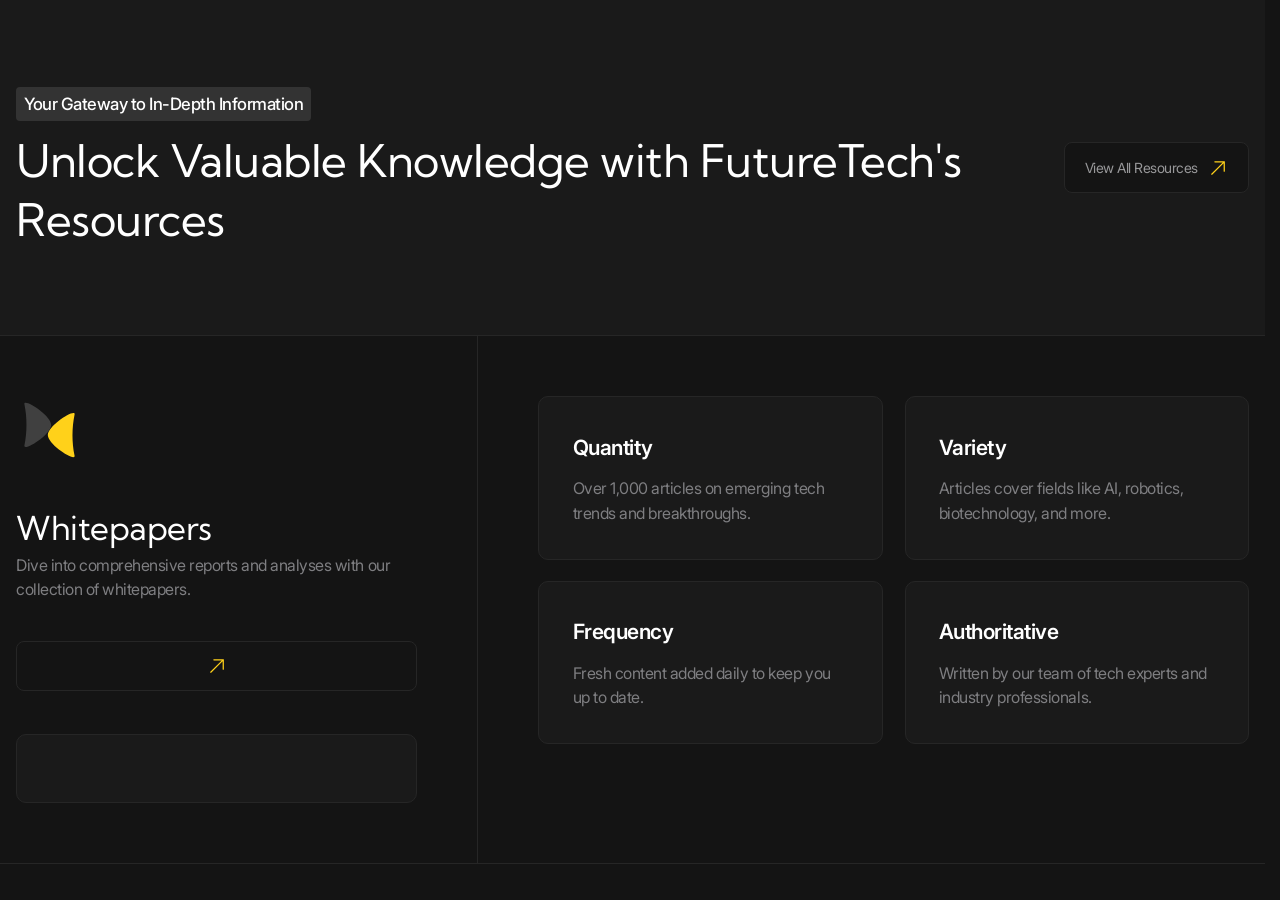
==== index.html @ bbfdf23f "first" ====
<!DOCTYPE html>
<html lang="en">
<head>
    <meta charset="UTF-8">
    <meta name="viewport" content="width=device-width, user-scalable=no, initial-scale=1.0, maximum-scale=1.0, minimum-scale=1.0">
    <title>Future Tech | Home</title>
    <link rel="stylesheet" href="./styles/main.css">
    <script src="./scripts/main.js" type="module" defer></script>
</head>
<body>
    <header class="header" data-js-header>
        <div class="header__promo">
            <div class="header__promo-inner container">
                <a href="/" class="header__promo-link">
                    <span class="icon icon--yellow-arrow">Subscribe to our Newsletter For New & latest Blogs and Resources</span>
                </a>
            </div>
        </div>
        <div class="header__body">
            <div class="header__body-inner container">
                <a 
                href="/" 
                class="header__logo logo"
                aria-label="Home"
                title="Home"
                >
                <img 
                src="./images/logo.svg" 
                alt="" 
                class="logo__image"
                width="179" height="50">
            </a>
            <div class="header__overlay" data-js-header-overlay>
                <nav class="header__menu">
                    <ul class="header__menu-list">
                        <li class="header__menu-item">
                            <a href="/" class="header__menu-link is-active">Home</a>
                        </li>
                        <li class="header__menu-item">
                            <a href="/" class="header__menu-link">News</a>
                        </li>
                        <li class="header__menu-item">
                            <a href="/" class="header__menu-link">Podcasts</a>
                        </li>
                        <li class="header__menu-item">
                            <a href="/" class="header__menu-link">Resources</a>
                        </li>
                    </ul>
                </nav>
                <a href="/" class="header__contact-us-link button button--accent">Contact Us</a>
            </div>
            <button 
            class="header__burger-button burger-button visible-mobile"
            type="button"
            aria-label="Open menu"
            title="Open menu"
            data-js-header-burger-button>
                <span class="burger-button__line"></span>
                <span class="burger-button__line"></span>
                <span class="burger-button__line"></span>
            </button>
            </div>
        </div>
    </header>
    <main>
        <section class="hero" aria-labelledby="hero-title">
            <div class="hero__main container">
                <div class="hero__body">
                    <p class="hero__subtitle">Your Journey to Tomorrow Begins Here</p>
                    <h1 class="hero__title" id="hero-title">Explore the Frontiers of Artificial Intelligence</h1>
                    <div class="hero__description">
                        <p>Welcome to the epicenter of AI innovation. FutureTech AI News is your passport to a world where machines think, learn, and reshape the future. Join us on this visionary expedition into the heart of AI.</p>
                    </div>
                </div>
                <div class="hero__metrics metrics full-vw-line full-vw-line--top full-vw-line--left">
                    <dl class="metrics__list">
                        <div class="metrics__item">
                            <dt class="metrics__key">Resources available</dt>
                            <dd class="metrics__value h3">300<span class="metrics__sign">+</span></dd>
                        </div>
                         <div class="metrics__item">
                            <dt class="metrics__key">Total Downloads</dt>
                            <dd class="metrics__value h3">12k<span class="metrics__sign">+</span></dd>
                        </div>
                         <div class="metrics__item">
                            <dt class="metrics__key">Active Users</dt>
                            <dd class="metrics__value h3">10k<span class="metrics__sign">+</span></dd>
                        </div>
                    </dl>
                </div>
                <div class="hero__resources-preview resources-preview">
                    <div class="resources-preview__team team">
                        <img 
                        class="team__person"
                        src="./images/team/1.png" 
                        alt="" 
                        width="60" height="60" loading="lazy">
                        <img 
                        class="team__person"
                        src="./images/team/2.png" 
                        alt="" 
                        width="60" height="60" loading="lazy">
                        <img 
                        class="team__person"
                        src="./images/team/3.png" 
                        alt="" 
                        width="60" height="60" loading="lazy">
                        <img 
                        class="team__person"
                        src="./images/team/4.png" 
                        alt="" 
                        width="60" height="60" loading="lazy">
                    </div>
                    <div class="resources-preview__body">
                        <p class="resources-preview__title h5">Explore 1000+ resources</p>
                        <p class="resources-preview__subtitle">Over 1,000 articles on emerging tech trends and breakthroughs.</p>
                    </div>
                    <a href="" class="resources-preview__button button">
                        <span class="icon icon--yellow-arrow">Explore Resources</span>
                    </a>
                </div>
            </div>
            <div class="hero__advantages">
                <h2 class="visually-hidden">Our advantages</h2>
                <ul class="hero__advantages-list container">
                    <li class="hero__advantages-item">
                        <div class="advantage-card">
                            <img 
                            class="advantage-card__image"
                            src="./images/advantages/Icon-1.svg" 
                            alt="" 
                            width="50" height="50" loading="lazy"
                            >
                            <a href="/" class="advantage-card__link">
                               <h3 class="advantage-card__title h6">Latest News Updates</h3>
                               <p class="advantage-card__subtitle">Stay Current</p> 
                            </a>
                            <p class="advantage-card__details">Over 1,000 articles published monthly</p>
                        </div>
                    </li>
                     <li class="hero__advantages-item">
                        <div class="advantage-card">
                            <img 
                            class="advantage-card__image"
                            src="./images/advantages/Icon-2.svg" 
                            alt="" 
                            width="50" height="50" loading="lazy"
                            >
                            <a href="/" class="advantage-card__link">
                               <h3 class="advantage-card__title h6">Expert Contributors</h3>
                               <p class="advantage-card__subtitle">Trusted Insights</p> 
                            </a>
                            <p class="advantage-card__details">50+ renowned AI experts on our team</p>
                        </div>
                    </li>
                    <li class="hero__advantages-item">
                        <div class="advantage-card">
                            <img 
                            class="advantage-card__image"
                            src="./images/advantages/Icon-3.svg" 
                            alt="" 
                            width="50" height="50" loading="lazy"
                            >
                            <a href="/" class="advantage-card__link">
                               <h3 class="advantage-card__title h6">Global Readership</h3>
                               <p class="advantage-card__subtitle">Worldwide Impact</p> 
                            </a>
                            <p class="advantage-card__details">2 million monthly readers</p>
                        </div>
                    </li>
                </ul>
            </div>
        </section>  
        <section class="section" aria-labelledby="features-title">
            <header class="section__header">
             <div class="section__header-inner container">
                <div class="section__header-info">
                    <p class="section__subtitle tag">Unlock the Power of</p>
                    <h2 class="section__title" id="features-title">FutureTech Features</h2>
                </div>
             </div>   
            </header>
            <div class="section__body">
                <ul class="list">
                    <li class="list__item">
                        <div class="card container">
                            <div class="card__preview">
                               <div class="card__preview-main">
                                <img 
                                class="card__preview-icon"
                                src="./images/features/1.svg" 
                                alt="" 
                                width="80" height="80" loading="lazy"
                                >
                                <div class="card__menu-info">
                                    <h3 class="card__preview-title">Future Technology Blog</h3>
                                    <div class="card__preview-description">
                                        <p>Stay informed with our blog section dedicated to future technology.</p>
                                    </div>
                                </div>
                               </div>
                                <div class="card__preview-extra"></div>
                            </div>
                            <div class="card__body">
                                <div class="card__grid card__grid--2-cols">
                                    <div class="card__cell tile">
                                        <h4 class="card__cell-title h5">Quantity</h4>
                                        <p class="card__cell-description">Over 1,000 articles on emerging tech trends and breakthroughs.</p>
                                    </div>
                                    <div class="card__cell tile">
                                        <h4 class="card__cell-title h5">Variety</h4>
                                        <p class="card__cell-description">Articles cover fields like AI, robotics, biotechnology, and more.</p>
                                    </div>
                                    <div class="card__cell tile">
                                        <h4 class="card__cell-title h5">Frequency</h4>
                                        <p class="card__cell-description">Fresh content added daily to keep you up to date.</p>
                                    </div>
                                    <div class="card__cell tile">
                                        <h4 class="card__cell-title h5">Authoritative</h4>
                                        <p class="card__cell-description">Written by our team of tech experts and industry professionals.</p>
                                    </div>
                                    
                                </div>
                            </div>
                        </div>
                    </li>
                     <li class="list__item">
                        <div class="card container">
                            <div class="card__preview">
                               <div class="card__preview-main">
                                <img 
                                class="card__preview-icon"
                                src="./images/features/2.svg" 
                                alt="" 
                                width="80" height="80" loading="lazy"
                                >
                                <div class="card__menu-info">
                                    <h3 class="card__preview-title">Research Insights Blogs</h3>
                                    <div class="card__preview-description">
                                        <p>Dive deep into future technology concepts with our research section.</p>
                                    </div>
                                </div>
                               </div>
                                <div class="card__preview-extra"></div>
                            </div>
                            <div class="card__body">
                                <div class="card__grid card__grid--2-cols">
                                    <div class="card__cell tile">
                                        <h4 class="card__cell-title h5">Depth</h4>
                                        <p class="card__cell-description">500+ research articles for in-depth understanding.</p>
                                    </div>
                                    <div class="card__cell tile">
                                        <h4 class="card__cell-title h5">Graphics</h4>
                                        <p class="card__cell-description">Visual aids and infographics to enhance comprehension.</p>
                                    </div>
                                    <div class="card__cell tile">
                                        <h4 class="card__cell-title h5">Trends</h4>
                                        <p class="card__cell-description">Explore emerging trends in future technology research.</p>
                                    </div>
                                    <div class="card__cell tile">
                                        <h4 class="card__cell-title h5">Contributors</h4>
                                        <p class="card__cell-description">Contributions from tech researchers and academics.</p>
                                    </div>
                                    
                                </div>
                            </div>
                        </div>
                    </li>
                </ul>
            </div>
        </section>   

        <section class="section" aria-labelledby="blog-title">
            <header class="section__header">
             <div class="section__header-inner container">
                <div class="section__header-info">
                    <p class="section__subtitle tag">A Knowledge Treasure Trove</p>
                    <h2 class="section__title" id="blog-title">Explore FutureTech's In-Depth Blog Posts</h2>
                </div>
                <a href="/" class="section__link button">
                    <span class="icon icon--yellow-arrow">View All Blogs</span>
                </a>
             </div>   
            </header>
            <div class="section__body tabs" data-js-tabs>
                <h3 class="visually-hidden" id="blog-category-title">Blog category</h3>
                <header class="tabs__header">
                    <div 
                    class="tabs__buttons container" 
                    role="tablist"
                    aria-labelledby="blog-category-title"
                    >
                        <button 
                        class="tabs__button is-active"
                        id="tab-1"
                        type="button"
                        role="tab"
                        aria-controls="tabpanel-1"
                        data-js-tabs-button
                        aria-selected="true"
                        >
                        All
                    </button>
                          <button 
                        class="tabs__button"
                        id="tab-2"
                        type="button"
                        role="tab"
                        aria-controls="tabpanel-2"
                        data-js-tabs-button
                        aria-selected="false"
                        tabindex="-1"
                        >
                        Quantum Computing
                    </button>
                          <button 
                        class="tabs__button"
                        id="tab-3"
                        type="button"
                        role="tab"
                        aria-controls="tabpanel-3"
                        data-js-tabs-button
                        aria-selected="false"
                        tabindex="-1"
                        >
                        AI Ethics
                    </button>
                          <button 
                        class="tabs__button"
                        id="tab-4"
                        type="button"
                        role="tab"
                        aria-controls="tabpanel-4"
                        data-js-tabs-button
                        aria-selected="false"
                        tabindex="-1"
                        >
                        Space Exploration
                    </button>
                          <button 
                        class="tabs__button"
                        id="tab-5"
                        type="button"
                        role="tab"
                        aria-controls="tabpanel-5"
                        data-js-tabs-button
                        aria-selected="false"
                        tabindex="-1"
                        >
                        Biotechnology
                    </button>
                          <button 
                        class="tabs__button"
                        id="tab-6"
                        type="button"
                        role="tab"
                        aria-controls="tabpanel-6"
                        data-js-tabs-button
                        aria-selected="false"
                        tabindex="-1"
                        >
                        Renewable Energy
                    </button>
                </div>
                </header>
                <div class="tabs__body">
                    <div 
                    class="tabs__content is-active" 
                    id="tabpanel-1"
                    aria-labelledby="tab-1"
                    tabindex="0"
                    data-js-tabs-content
                    >
                    <ul class="list">
                        <li class="list__item">
                            <article class="blog-card container">
                                <div class="blog-card__author person-card">
                                    <img 
                                    src="./images/blog/1.png" 
                                    alt="" 
                                    class="person-card__image"
                                    width="80" height="80" loading="lazy"
                                    >
                                    <div class="person-card__body">
                                        <p class="person-card__name">John Techson</p>
                                        <p class="person-card__department">Quantum Computing</p>
                                    </div>
                                </div>
                                <div class="blog-card__body">
                                    <time datetime="2023-10-15" class="blog-card__date h6">October 15, 2023</time>
                                    <div class="blog-card__info">
                                        <h4 class="blog-card__title">The Quantum Leap in Computing</h4>
                                        <div class="blog-card__description">
                                            <p>Explore the revolution in quantum computing, its applications, and its potential impact on various industries.</p>
                                        </div>
                                    </div>
                                    <div class="blog-card__actions actions">
                                      <ul class="blog-actions__list">
                                        <li class="blog-actions__item">
                                            <button 
                                            class="blog-actions__button is-active"
                                            type="button"
                                            aria-label="Dislike"
                                            title="Dislike"
                                            >
                                            <span class="blog-actions__icon-wrapper">
                                                <svg width="24" height="24" viewBox="0 0 24 24" fill="none" xmlns="http://www.w3.org/2000/svg">
                                                    <path d="M11.645 20.9107L11.6384 20.9071L11.6158 20.8949C11.5965 20.8844 11.5689 20.8693 11.5336 20.8496C11.4629 20.8101 11.3612 20.7524 11.233 20.6769C10.9765 20.5261 10.6132 20.3039 10.1785 20.015C9.31074 19.4381 8.15122 18.5901 6.9886 17.5063C4.68781 15.3615 2.25 12.1751 2.25 8.25C2.25 5.32194 4.7136 3 7.6875 3C9.43638 3 11.0023 3.79909 12 5.0516C12.9977 3.79909 14.5636 3 16.3125 3C19.2864 3 21.75 5.32194 21.75 8.25C21.75 12.1751 19.3122 15.3615 17.0114 17.5063C15.8488 18.5901 14.6893 19.4381 13.8215 20.015C13.3868 20.3039 13.0235 20.5261 12.767 20.6769C12.6388 20.7524 12.5371 20.8101 12.4664 20.8496C12.4311 20.8693 12.4035 20.8844 12.3842 20.8949L12.3616 20.9071L12.355 20.9107L12.3523 20.9121C12.1323 21.0289 11.8677 21.0289 11.6477 20.9121L11.645 20.9107Z" stroke="#666666" stroke-width="1.5" stroke-linejoin="round"/>
                                                        </svg>
                                            </span>
                                            <span>24.5k</span>
                                        </button>
                                        </li>
                                         <li class="blog-actions__item">
                                            <button 
                                            class="blog-actions__button"
                                            type="button"
                                            aria-label="Discuss"
                                            title="Discuss"
                                            >
                                            <span class="blog-actions__icon-wrapper">
                                                <svg width="24" height="24" viewBox="0 0 24 24" fill="none" xmlns="http://www.w3.org/2000/svg">
                                                    <path d="M8.48581 19.1888C9.54657 19.7083 10.7392 20 12 20C16.4183 20 20 16.4183 20 12C20 7.58172 16.4183 4 12 4C7.58172 4 4 7.58172 4 12C4 13.6401 4.49356 15.165 5.34026 16.4341M8.48581 19.1888L4 20L5.34026 16.4341M8.48581 19.1888L8.49231 19.1877M5.34026 16.4341L5.34154 16.4308" stroke="#666666" stroke-width="1.5" stroke-linecap="round" stroke-linejoin="round"/>
                                                        </svg>
                                            </span>
                                            <span>50</span>
                                        </button>
                                        </li>
                                         <li class="blog-actions__item">
                                            <button 
                                            class="blog-actions__button"
                                            type="button"
                                            aria-label="Share"
                                            title="Share"
                                            >
                                            <span class="blog-actions__icon-wrapper">
                                                <svg width="24" height="24" viewBox="0 0 24 24" fill="none" xmlns="http://www.w3.org/2000/svg">
                                                    <path d="M10.0384 13.9616L4.1719 11.2951C3.36454 10.9281 3.39898 9.7697 4.22673 9.45134L18.8999 3.80781C19.7087 3.49675 20.5033 4.29139 20.1922 5.10013L14.5487 19.7733C14.2303 20.6011 13.072 20.6355 12.705 19.8281L10.0384 13.9616ZM10.0384 13.9616L14.4231 9.57704" stroke="#666666" stroke-width="1.5" stroke-linecap="round" stroke-linejoin="round"/>
                                                        </svg>
                                            </span>
                                            <span>20</span>
                                        </button>
                                        </li>
                                              </ul> 
                                    </div>
                                </div>
                                <a href="/" class="blog-card__link button">
                                    <span class="icon icon--yellow-arrow">View Blog</span>
                                </a>
                            </article>
                        </li>
                        <li class="list__item">
                            <article class="blog-card container">
                                <div class="blog-card__author person-card">
                                    <img 
                                    src="./images/blog/2.png" 
                                    alt="" 
                                    class="person-card__image"
                                    width="80" height="80" loading="lazy"
                                    >
                                    <div class="person-card__body">
                                        <p class="person-card__name">Sarah Ethicist</p>
                                        <p class="person-card__department">AI Ethics</p>
                                    </div>
                                </div>
                                <div class="blog-card__body">
                                    <time datetime="2023-11-05" class="blog-card__date h6">November 5, 2023</time>
                                    <div class="blog-card__info">
                                        <h4 class="blog-card__title">The Ethical Dilemmas of AI</h4>
                                        <div class="blog-card__description">
                                            <p>A deep dive into ethical challenges posed by AI, including bias, privacy, and transparency.</p>
                                        </div>
                                    </div>
                                    <div class="blog-card__actions actions">
                                      <ul class="blog-actions__list">
                                        <li class="blog-actions__item">
                                            <button 
                                            class="blog-actions__button"
                                            type="button"
                                            aria-label="Like"
                                            title="Like"
                                            >
                                            <span class="blog-actions__icon-wrapper">
                                                <svg width="24" height="24" viewBox="0 0 24 24" fill="none" xmlns="http://www.w3.org/2000/svg">
                                                    <path d="M11.645 20.9107L11.6384 20.9071L11.6158 20.8949C11.5965 20.8844 11.5689 20.8693 11.5336 20.8496C11.4629 20.8101 11.3612 20.7524 11.233 20.6769C10.9765 20.5261 10.6132 20.3039 10.1785 20.015C9.31074 19.4381 8.15122 18.5901 6.9886 17.5063C4.68781 15.3615 2.25 12.1751 2.25 8.25C2.25 5.32194 4.7136 3 7.6875 3C9.43638 3 11.0023 3.79909 12 5.0516C12.9977 3.79909 14.5636 3 16.3125 3C19.2864 3 21.75 5.32194 21.75 8.25C21.75 12.1751 19.3122 15.3615 17.0114 17.5063C15.8488 18.5901 14.6893 19.4381 13.8215 20.015C13.3868 20.3039 13.0235 20.5261 12.767 20.6769C12.6388 20.7524 12.5371 20.8101 12.4664 20.8496C12.4311 20.8693 12.4035 20.8844 12.3842 20.8949L12.3616 20.9071L12.355 20.9107L12.3523 20.9121C12.1323 21.0289 11.8677 21.0289 11.6477 20.9121L11.645 20.9107Z" stroke="#666666" stroke-width="1.5" stroke-linejoin="round"/>
                                                        </svg>
                                            </span>
                                            <span>32k</span>
                                        </button>
                                        </li>
                                         <li class="blog-actions__item">
                                            <button 
                                            class="blog-actions__button"
                                            type="button"
                                            aria-label="Discuss"
                                            title="Discuss"
                                            >
                                            <span class="blog-actions__icon-wrapper">
                                                <svg width="24" height="24" viewBox="0 0 24 24" fill="none" xmlns="http://www.w3.org/2000/svg">
                                                    <path d="M8.48581 19.1888C9.54657 19.7083 10.7392 20 12 20C16.4183 20 20 16.4183 20 12C20 7.58172 16.4183 4 12 4C7.58172 4 4 7.58172 4 12C4 13.6401 4.49356 15.165 5.34026 16.4341M8.48581 19.1888L4 20L5.34026 16.4341M8.48581 19.1888L8.49231 19.1877M5.34026 16.4341L5.34154 16.4308" stroke="#666666" stroke-width="1.5" stroke-linecap="round" stroke-linejoin="round"/>
                                                        </svg>
                                            </span>
                                            <span>72</span>
                                        </button>
                                        </li>
                                         <li class="blog-actions__item">
                                            <button 
                                            class="blog-actions__button"
                                            type="button"
                                            aria-label="Share"
                                            title="Share"
                                            >
                                            <span class="blog-actions__icon-wrapper">
                                                <svg width="24" height="24" viewBox="0 0 24 24" fill="none" xmlns="http://www.w3.org/2000/svg">
                                                    <path d="M10.0384 13.9616L4.1719 11.2951C3.36454 10.9281 3.39898 9.7697 4.22673 9.45134L18.8999 3.80781C19.7087 3.49675 20.5033 4.29139 20.1922 5.10013L14.5487 19.7733C14.2303 20.6011 13.072 20.6355 12.705 19.8281L10.0384 13.9616ZM10.0384 13.9616L14.4231 9.57704" stroke="#666666" stroke-width="1.5" stroke-linecap="round" stroke-linejoin="round"/>
                                                        </svg>
                                            </span>
                                            <span>18</span>
                                        </button>
                                        </li>
                                              </ul> 
                                    </div>
                                </div>
                                <a href="/" class="blog-card__link button">
                                    <span class="icon icon--yellow-arrow">View Blog</span>
                                </a>
                            </article>
                        </li>
                        <li class="list__item">
                            <article class="blog-card container">
                                <div class="blog-card__author person-card">
                                    <img 
                                    src="./images/blog/3.png" 
                                    alt="" 
                                    class="person-card__image"
                                    width="80" height="80" loading="lazy"
                                    >
                                    <div class="person-card__body">
                                        <p class="person-card__name">Astronomer X</p>
                                        <p class="person-card__department">Space Exploration</p>
                                    </div>
                                </div>
                                <div class="blog-card__body">
                                    <time datetime="2023-12-10" class="blog-card__date h6">December 10, 2023</time>
                                    <div class="blog-card__info">
                                        <h4 class="blog-card__title">The Mars Colonization Challenge</h4>
                                        <div class="blog-card__description">
                                            <p>Exploring the technical and logistical challenges of human colonization on Mars.</p>
                                        </div>
                                    </div>
                                    <div class="blog-card__actions actions">
                                      <ul class="blog-actions__list">
                                        <li class="blog-actions__item">
                                            <button 
                                            class="blog-actions__button"
                                            type="button"
                                            aria-label="Like"
                                            title="Like"
                                            >
                                            <span class="blog-actions__icon-wrapper">
                                                <svg width="24" height="24" viewBox="0 0 24 24" fill="none" xmlns="http://www.w3.org/2000/svg">
                                                    <path d="M11.645 20.9107L11.6384 20.9071L11.6158 20.8949C11.5965 20.8844 11.5689 20.8693 11.5336 20.8496C11.4629 20.8101 11.3612 20.7524 11.233 20.6769C10.9765 20.5261 10.6132 20.3039 10.1785 20.015C9.31074 19.4381 8.15122 18.5901 6.9886 17.5063C4.68781 15.3615 2.25 12.1751 2.25 8.25C2.25 5.32194 4.7136 3 7.6875 3C9.43638 3 11.0023 3.79909 12 5.0516C12.9977 3.79909 14.5636 3 16.3125 3C19.2864 3 21.75 5.32194 21.75 8.25C21.75 12.1751 19.3122 15.3615 17.0114 17.5063C15.8488 18.5901 14.6893 19.4381 13.8215 20.015C13.3868 20.3039 13.0235 20.5261 12.767 20.6769C12.6388 20.7524 12.5371 20.8101 12.4664 20.8496C12.4311 20.8693 12.4035 20.8844 12.3842 20.8949L12.3616 20.9071L12.355 20.9107L12.3523 20.9121C12.1323 21.0289 11.8677 21.0289 11.6477 20.9121L11.645 20.9107Z" stroke="#666666" stroke-width="1.5" stroke-linejoin="round"/>
                                                        </svg>
                                            </span>
                                            <span>20k</span>
                                        </button>
                                        </li>
                                         <li class="blog-actions__item">
                                            <button 
                                            class="blog-actions__button"
                                            type="button"
                                            aria-label="Discuss"
                                            title="Discuss"
                                            >
                                            <span class="blog-actions__icon-wrapper">
                                                <svg width="24" height="24" viewBox="0 0 24 24" fill="none" xmlns="http://www.w3.org/2000/svg">
                                                    <path d="M8.48581 19.1888C9.54657 19.7083 10.7392 20 12 20C16.4183 20 20 16.4183 20 12C20 7.58172 16.4183 4 12 4C7.58172 4 4 7.58172 4 12C4 13.6401 4.49356 15.165 5.34026 16.4341M8.48581 19.1888L4 20L5.34026 16.4341M8.48581 19.1888L8.49231 19.1877M5.34026 16.4341L5.34154 16.4308" stroke="#666666" stroke-width="1.5" stroke-linecap="round" stroke-linejoin="round"/>
                                                        </svg>
                                            </span>
                                            <span>31</span>
                                        </button>
                                        </li>
                                         <li class="blog-actions__item">
                                            <button 
                                            class="blog-actions__button"
                                            type="button"
                                            aria-label="Share"
                                            title="Share"
                                            >
                                            <span class="blog-actions__icon-wrapper">
                                                <svg width="24" height="24" viewBox="0 0 24 24" fill="none" xmlns="http://www.w3.org/2000/svg">
                                                    <path d="M10.0384 13.9616L4.1719 11.2951C3.36454 10.9281 3.39898 9.7697 4.22673 9.45134L18.8999 3.80781C19.7087 3.49675 20.5033 4.29139 20.1922 5.10013L14.5487 19.7733C14.2303 20.6011 13.072 20.6355 12.705 19.8281L10.0384 13.9616ZM10.0384 13.9616L14.4231 9.57704" stroke="#666666" stroke-width="1.5" stroke-linecap="round" stroke-linejoin="round"/>
                                                        </svg>
                                            </span>
                                            <span>12</span>
                                        </button>
                                        </li>
                                              </ul> 
                                    </div>
                                </div>
                                <a href="/" class="blog-card__link button">
                                    <span class="icon icon--yellow-arrow">View Blog</span>
                                </a>
                            </article>
                        </li>
                    </ul>
                </div>
                 <div 
                    class="tabs__content" 
                    id="tabpanel-2"
                    aria-labelledby="tab-2"
                    tabindex="0"
                    data-js-tabs-content
                    >
                        Lorem ipsum, dolor sit amet consectetur adipisicing elit. Ducimus quis perspiciatis natus, incidunt odio itaque illum obcaecati, laudantium iure magni unde enim expedita nobis, accusantium dolor! Quia dolore voluptatum iure.
                </div>
                 <div 
                    class="tabs__content" 
                    id="tabpanel-3"
                    aria-labelledby="tab-3"
                    tabindex="0"
                    data-js-tabs-content
                    >
                        Lorem ipsum, dolor sit amet consectetur adipisicing elit. Ducimus quis perspiciatis natus, incidunt odio itaque illum obcaecati, laudantium iure magni unde enim expedita nobis, accusantium dolor! Quia dolore voluptatum iure.
                </div>
                 <div 
                    class="tabs__content" 
                    id="tabpanel-4"
                    aria-labelledby="tab-4"
                    tabindex="0"
                    data-js-tabs-content
                    >
                        Lorem ipsum, dolor sit amet consectetur adipisicing elit. Ducimus quis perspiciatis natus, incidunt odio itaque illum obcaecati, laudantium iure magni unde enim expedita nobis, accusantium dolor! Quia dolore voluptatum iure.
                </div>
                 <div 
                    class="tabs__content" 
                    id="tabpanel-5"
                    aria-labelledby="tab-5"
                    tabindex="0"
                    data-js-tabs-content
                    >
                        Lorem ipsum, dolor sit amet consectetur adipisicing elit. Ducimus quis perspiciatis natus, incidunt odio itaque illum obcaecati, laudantium iure magni unde enim expedita nobis, accusantium dolor! Quia dolore voluptatum iure.
                </div>
                 <div 
                    class="tabs__content" 
                    id="tabpanel-6"
                    aria-labelledby="tab-6"
                    tabindex="0"
                    data-js-tabs-content
                    >
                        Lorem ipsum, dolor sit amet consectetur adipisicing elit. Ducimus quis perspiciatis natus, incidunt odio itaque illum obcaecati, laudantium iure magni unde enim expedita nobis, accusantium dolor! Quia dolore voluptatum iure.
                </div>
                </div>
            </div>
        </section>   

        <section class="section" aria-labelledby="resources-title">
            <header class="section__header">
             <div class="section__header-inner container">
                <div class="section__header-info">
                    <p class="section__subtitle tag">Your Gateway to In-Depth Information</p>
                    <h2 class="section__title" id="resources-title">Unlock Valuable Knowledge with FutureTech's Resources</h2>
                </div>
                <a href="/" class="section__link button">
                    <span class="icon icon--yellow-arrow">View All Resources</span>
                </a>
             </div>   
            </header>
            <div class="section__body">
                <ul class="list">
                    <li class="list__item">
                         <div class="card container">
                            <div class="card__preview">
                               <div class="card__preview-main">
                                <img 
                                class="card__preview-icon"
                                src="./images/resources/Icon-1.svg" 
                                alt="" 
                                width="80" height="80" loading="lazy"
                                >
                                <div class="card__menu-info">
                                    <h3 class="card__preview-title">Whitepapers</h3>
                                    <div class="card__preview-description">
                                        <p>Dive into comprehensive reports and analyses with our collection of whitepapers.</p>
                                    </div>
                                </div>
                                <a href="/" class="card__preview-link button button--dark-gray">
                                    <span class="icon icon--yellow-arrow"></span>
                                </a>
                               </div>
                                <div class="card__preview-extra">
                                  <div class="download-info tile"></div>  
                                </div>
                            </div>
                            <div class="card__body">
                                <div class="card__grid card__grid--2-cols">
                                    <div class="card__cell tile">
                                        <h4 class="card__cell-title h5">Quantity</h4>
                                        <p class="card__cell-description">Over 1,000 articles on emerging tech trends and breakthroughs.</p>
                                    </div>
                                    <div class="card__cell tile">
                                        <h4 class="card__cell-title h5">Variety</h4>
                                        <p class="card__cell-description">Articles cover fields like AI, robotics, biotechnology, and more.</p>
                                    </div>
                                    <div class="card__cell tile">
                                        <h4 class="card__cell-title h5">Frequency</h4>
                                        <p class="card__cell-description">Fresh content added daily to keep you up to date.</p>
                                    </div>
                                    <div class="card__cell tile">
                                        <h4 class="card__cell-title h5">Authoritative</h4>
                                        <p class="card__cell-description">Written by our team of tech experts and industry professionals.</p>
                                    </div>
                                    
                                </div>
                            </div>
                        </div>
                    </li>
                </ul>
            </div>
        </section>   
    </main>

    <footer class="footer">
        <div class="footer__inner container">
            <div class="footer__body">
                <nav class="footer__menu">
                    <div class="footer__menu-column">
                        <a href="/" class="footer__menu-main-link h6">Home</a>
                        <ul class="footer__menu-list">
                            <li class="footer__menu-item">
                                <a href="/" class="footer__menu-link">Features</a>
                            </li>
                            <li class="footer__menu-item">
                                <a href="/" class="footer__menu-link">Blogs</a>
                            </li>
                            <li class="footer__menu-item">
                                <a href="/" class="footer__menu-link">Resources</a>
                                <span class="badge">New</span>
                            </li>
                            <li class="footer__menu-item">
                                <a href="/" class="footer__menu-link">Testimonials</a>
                            </li>
                            <li class="footer__menu-item">
                                <a href="/" class="footer__menu-link">Contact Us</a>
                            </li>
                            <li class="footer__menu-item">
                                <a href="/" class="footer__menu-link">Newsletter</a>
                            </li>
                        </ul>
                    </div>
                    <div class="footer__menu-column">
                        <a href="/" class="footer__menu-main-link h6">News</a>
                        <ul class="footer__menu-list">
                            <li class="footer__menu-item">
                                <a href="/" class="footer__menu-link">Trending Stories</a>
                            </li>
                            <li class="footer__menu-item">
                                <a href="/" class="footer__menu-link">Featured Videos</a>
                            </li>
                            <li class="footer__menu-item">
                                <a href="/" class="footer__menu-link">Technology</a>
                            </li>
                            <li class="footer__menu-item">
                                <a href="/" class="footer__menu-link">Health</a>
                            </li>
                            <li class="footer__menu-item">
                                <a href="/" class="footer__menu-link">Politics</a>
                            </li>
                            <li class="footer__menu-item">
                                <a href="/" class="footer__menu-link">Environment</a>
                            </li>
                        </ul>
                    </div>
                    <div class="footer__menu-column">
                        <a href="/" class="footer__menu-main-link h6">Blogs</a>
                        <ul class="footer__menu-list">
                            <li class="footer__menu-item">
                                <a href="/" class="footer__menu-link">Quantum Computing</a>
                            </li>
                            <li class="footer__menu-item">
                                <a href="/" class="footer__menu-link">AI Ethics</a>
                            </li>
                            <li class="footer__menu-item">
                                <a href="/" class="footer__menu-link">Space Exploration</a>
                            </li>
                            <li class="footer__menu-item">
                                <a href="/" class="footer__menu-link">Biotechnology</a>
                                 <span class="badge">New</span>
                            </li>
                            <li class="footer__menu-item">
                                <a href="/" class="footer__menu-link">Renewable Energy</a>
                            </li>
                            <li class="footer__menu-item">
                                <a href="/" class="footer__menu-link">Biohacking</a>
                            </li>
                        </ul>
                    </div>
                    <div class="footer__menu-column">
                        <a href="/" class="footer__menu-main-link h6">Podcasts</a>
                        <ul class="footer__menu-list">
                            <li class="footer__menu-item">
                                <a href="/" class="footer__menu-link">AI Revolution</a>
                            </li>
                            <li class="footer__menu-item">
                                <a href="/" class="footer__menu-link">AI Revolution</a>
                                <span class="badge">New</span>
                            </li>
                            <li class="footer__menu-item">
                                <a href="/" class="footer__menu-link">TechTalk AI</a>
                            </li>
                            <li class="footer__menu-item">
                                <a href="/" class="footer__menu-link">AI Conversations</a>
                            </li>
                        </ul>
                    </div>
                    <div class="footer__menu-column">
                        <a href="/" class="footer__menu-main-link h6">Resources</a>
                        <ul class="footer__menu-list">
                            <li class="footer__menu-item">
                                <a href="/" class="footer__menu-link button"><span class="icon icon--yellow-arrow">Whitepapers</span>
                                </a>
                            </li>
                            <li class="footer__menu-item">
                                <a href="/" class="footer__menu-link button"><span class="icon icon--yellow-arrow">Ebooks</span></a>
                            </li>
                            <li class="footer__menu-item">
                                <a href="/" class="footer__menu-link button"><span class="icon icon--yellow-arrow">Reports</span></a>
                            </li>
                            <li class="footer__menu-item">
                                <a href="/" class="footer__menu-link button"><span class="icon icon--yellow-arrow">Research Papers</span></a>
                            </li>
                        </ul>
                    </div>
                </nav>
            </div>
            <div class="footer__extra">
                <div class="footer__extra-menu">
                    <ul class="footer__extra-menu-list">
                        <li class="footer__extra-menu-item">
                            <a href="/" class="footer__extra-menu-link">Terms & Conditions</a>
                        </li>
                        <li class="footer__extra-menu-item">
                            <a href="/" class="footer__extra-menu-link">Privacy Policy</a>
                        </li>
                    </ul>
                </div>
                <div class="footer__soc1als soc1als">
                    <ul class="soc1als__list">
                        <li class="soc1als__item">
                            <a 
                            href="/" 
                            class="soc1als__link 
                            target="_blank"
                            aria-label="Twitter"
                            title="Twitter">
                        <svg width="23" height="20" viewBox="0 0 23 20" fill="none" xmlns="http://www.w3.org/2000/svg">
<path d="M20.457 4.78075C20.4663 4.99195 20.4663 5.19356 20.4663 5.40476C20.4755 11.808 15.7711 19.2 7.16783 19.2C4.63038 19.2 2.13924 18.4416 0 17.0208C0.370431 17.0688 0.740861 17.088 1.11129 17.088C3.21349 17.088 5.26011 16.3584 6.91779 15.0048C4.91746 14.9664 3.15792 13.6128 2.54671 11.6352C3.25053 11.7792 3.97287 11.7504 4.65816 11.5488C2.48188 11.1072 0.916816 9.11997 0.907555 6.80636C0.907555 6.78716 0.907555 6.76796 0.907555 6.74876C1.55581 7.12316 2.28741 7.33436 3.02827 7.35356C0.981641 5.93276 0.342648 3.10075 1.58359 0.883141C3.96361 3.91675 7.46418 5.75036 11.224 5.95196C10.8444 4.27195 11.363 2.50555 12.5761 1.31514C14.4561 -0.518463 17.4195 -0.422463 19.1976 1.52634C20.244 1.31514 21.2535 0.911941 22.1703 0.34554C21.8184 1.46874 21.0868 2.41915 20.1144 3.02395C21.0405 2.90875 21.948 2.64955 22.8 2.26555C22.1703 3.24475 21.3738 4.08955 20.457 4.78075Z" fill="white"/>
</svg>
                        </a>
                        </li>
                           <li class="soc1als__item">
                            <a 
                            href="/" 
                            class="soc1als__link 
                            target="_blank"
                            aria-label="Medium"
                            title="Medium">
                        <svg width="24" height="14" viewBox="0 0 24 14" fill="none" xmlns="http://www.w3.org/2000/svg">
<path d="M13.5374 6.8277C13.5374 10.5984 10.5069 13.6552 6.76883 13.6552C3.03073 13.6552 0 10.5977 0 6.8277C0 3.05767 3.0305 0 6.76883 0C10.5072 0 13.5374 3.05698 13.5374 6.8277Z" fill="white"/>
<path d="M20.9627 6.82814C20.9627 10.3775 19.4474 13.2559 17.5783 13.2559C15.7091 13.2559 14.1938 10.3775 14.1938 6.82814C14.1938 3.27883 15.7089 0.400391 17.578 0.400391C19.4472 0.400391 20.9625 3.2779 20.9625 6.82814" fill="white"/>
<path d="M24 6.82759C24 10.0069 23.4672 12.5858 22.8097 12.5858C22.1522 12.5858 21.6196 10.0076 21.6196 6.82759C21.6196 3.64758 22.1525 1.06934 22.8097 1.06934C23.467 1.06934 24 3.64735 24 6.82759Z" fill="white"/>
</svg>
                        </a>
                        </li>
                        <li class="soc1als__item">
                            <a 
                            href="/" 
                            class="soc1als__link 
                            target="_blank"
                            aria-label="LinkedIn"
                            title="LinkedIn">
                        <svg width="21" height="21" viewBox="0 0 21 21" fill="none" xmlns="http://www.w3.org/2000/svg">
<path d="M19.2646 0H1.53544C1.12822 0 0.737673 0.16177 0.449722 0.449722C0.16177 0.737673 0 1.12822 0 1.53544V19.2646C0 19.6718 0.16177 20.0623 0.449722 20.3503C0.737673 20.6382 1.12822 20.8 1.53544 20.8H19.2646C19.6718 20.8 20.0623 20.6382 20.3503 20.3503C20.6382 20.0623 20.8 19.6718 20.8 19.2646V1.53544C20.8 1.12822 20.6382 0.737673 20.3503 0.449722C20.0623 0.16177 19.6718 0 19.2646 0ZM6.19956 17.719H3.07233V7.78556H6.19956V17.719ZM4.63378 6.409C4.27905 6.407 3.93286 6.29997 3.6389 6.10141C3.34495 5.90285 3.11639 5.62166 2.98209 5.29333C2.84779 4.965 2.81376 4.60425 2.88429 4.25659C2.95483 3.90894 3.12676 3.58997 3.3784 3.33994C3.63004 3.08991 3.95011 2.92003 4.2982 2.85173C4.6463 2.78343 5.00683 2.81978 5.33429 2.95619C5.66175 3.09259 5.94147 3.32294 6.13814 3.61817C6.33481 3.9134 6.43961 4.26027 6.43933 4.615C6.44268 4.8525 6.39818 5.08823 6.30848 5.30816C6.21878 5.52809 6.08572 5.72771 5.91723 5.89512C5.74874 6.06254 5.54827 6.19431 5.32777 6.2826C5.10727 6.37088 4.87125 6.41387 4.63378 6.409ZM17.7262 17.7277H14.6004V12.3009C14.6004 10.7004 13.9201 10.2064 13.0419 10.2064C12.1146 10.2064 11.2046 10.9056 11.2046 12.3413V17.7277H8.07733V7.79278H11.0847V9.16933H11.1251C11.427 8.55833 12.4843 7.514 14.0978 7.514C15.8427 7.514 17.7277 8.54967 17.7277 11.583L17.7262 17.7277Z" fill="white"/>
</svg>
                        </a>
                        </li>
                    </ul>
                </div>
                <p class="footer__copyright">© <time datetime="2024">2024</time> FutureTech. All rights reserved.</p>
            </div>
        </div>
    </footer>
</body>
</html>
---- styles/main.css ----
@charset "UTF-8";
/**
  Нормализация блочной модели
 */
*,
::before,
::after {
  box-sizing: border-box;
}

/**
  Убираем внутренние отступы слева тегам списков,
  у которых есть атрибут class
 */
:where(ul, ol):where([class]) {
  padding-left: 0;
}

/**
  Убираем внешние отступы body и двум другим тегам,
  у которых есть атрибут class
 */
body,
:where(blockquote, figure):where([class]) {
  margin: 0;
}

/**
  Убираем внешние отступы вертикали нужным тегам,
  у которых есть атрибут class
 */
:where(h1,
h2,
h3,
h4,
h5,
h6,
p,
ul,
ol,
dl):where([class]) {
  margin-block: 0;
}

:where(dd[class]) {
  margin-left: 0;
}

:where(fieldset[class]) {
  margin-left: 0;
  padding: 0;
  border: none;
}

/**
  Убираем стандартный маркер маркированному списку,
  у которого есть атрибут class
 */
:where(ul[class]) {
  list-style: none;
}

:where(address[class]) {
  font-style: normal;
}

/**
  Обнуляем вертикальные внешние отступы параграфа,
  объявляем локальную переменную для внешнего отступа вниз,
  чтобы избежать взаимодействие с более сложным селектором
 */
p {
  --paragraphMarginBottom: 24px;
  margin-block: 0;
}

/**
  Внешний отступ вниз для параграфа без атрибута class,
  который расположен не последним среди своих соседних элементов
 */
p:where(:not([class]):not(:last-child)) {
  margin-bottom: var(--paragraphMarginBottom);
}

/**
  Упрощаем работу с изображениями и видео
 */
img,
video {
  display: block;
  max-width: 100%;
  height: auto;
}

/**
  Наследуем свойства шрифт для полей ввода
 */
input,
textarea,
select,
button {
  font: inherit;
}

html {
  /**
    Пригодится в большинстве ситуаций
    (когда, например, нужно будет "прижать" футер к низу сайта)
   */
  height: 100%;
  /**
    Убираем скачок интерфейса по горизонтали
    при появлении / исчезновении скроллбара
   */
  scrollbar-gutter: stable;
}

/**
  Плавный скролл
 */
html,
:has(:target) {
  scroll-behavior: smooth;
}

body {
  /**
    Пригодится в большинстве ситуаций
    (когда, например, нужно будет "прижать" футер к низу сайта)
   */
  min-height: 100%;
  /**
    Унифицированный интерлиньяж
   */
  line-height: 1.5;
}

/**
  Нормализация высоты элемента ссылки при его инспектировании в DevTools
 */
a:where([class]) {
  display: inline-flex;
}

/**
  Курсор-рука при наведении на элемент
 */
button,
label {
  cursor: pointer;
}

/**
  Приводим к единому цвету svg-элементы
 */
[fill] {
  fill: currentColor;
}

[stroke] {
  stroke: currentColor;
}

/**
  Чиним баг задержки смены цвета при взаимодействии с svg-элементами
 */
svg * {
  transition-property: fill, stroke;
}

/**
  Удаляем все анимации и переходы для людей,
  которые предпочитают их не использовать
 */
@media (prefers-reduced-motion: reduce) {
  *,
  ::before,
  ::after {
    animation-duration: 0.01ms !important;
    animation-iteration-count: 1 !important;
    transition-duration: 0.01ms !important;
    scroll-behavior: auto !important;
  }
}
@font-face {
  font-family: "Kumbh Sans";
  src: url("../fonts/KumbhSans-Regular.woff2") format("woff2");
  font-weight: 400;
  font-style: normal;
  font-display: swap;
}
@font-face {
  font-family: "Kumbh Sans";
  src: url("../fonts/KumbhSans-Regular.woff2") format("woff2");
  font-weight: 500;
  font-style: normal;
  font-display: swap;
}
@font-face {
  font-family: "Inter";
  src: url("../fonts/Inter-Regular.woff2") format("woff2");
  font-weight: 400;
  font-style: normal;
  font-display: swap;
}
@font-face {
  font-family: "Inter";
  src: url("../fonts/Inter-Medium.woff2") format("woff2");
  font-weight: 500;
  font-style: normal;
  font-display: swap;
}
@font-face {
  font-family: "Inter";
  src: url("../fonts/Inter-SemiBold.woff2") format("woff2");
  font-weight: 600;
  font-style: normal;
  font-display: swap;
}
@font-face {
  font-family: "Inter";
  src: url("../fonts/Inter-Bold.woff2") format("woff2");
  font-weight: 700;
  font-style: normal;
  font-display: swap;
}
:root {
  --color-light: #FFFFFF;
  --color-dark: #141414;
  --color-dark-10: #1A1A1A;
  --color-dark-15: #262626;
  --color-dark-20: #333333;
  --color-dark-40: #666666;
  --color-grey-50: #7E7E81;
  --color-grey-60: #98989A;
  --color-accent: #FFD11A;
  --color-red: #FF5500;
  --gradient: linear-gradient(
      45deg,
      var(--color-dark-15) 64%,
      var(--color-accent) 136%
   );
  --border: 0.0625rem solid var(--color-dark-15);
  --font-family-base: "Inter", sans-serif;
  --font-family-accent: "Kumbh Sans", sans-serif;
  --container-width: 100rem;
  --container-padding-x: 1rem;
  --transition-duration: 0.2s;
}
@media (width <= 90.06125rem) {
  :root {
    --container-width: 80rem;
  }
}

.container {
  max-width: calc(var(--container-width) + var(--container-padding-x) * 2);
  margin-inline: auto;
  padding-inline: var(--container-padding-x);
}

.visually-hidden {
  position: absolute !important;
  width: 1px !important;
  height: 1px !important;
  margin: -1px !important;
  border: 0 !important;
  padding: 0 !important;
  white-space: nowrap !important;
  clip-path: inset(100%) !important;
  clip: rect(0 0 0 0) !important;
  overflow: hidden !important;
}

@media (width <= 47.99875rem) {
  .hidden-mobile {
    display: none !important;
  }
}

@media (width > 47.99875rem) {
  .visible-mobile {
    display: none !important;
  }
}

.full-vw-line {
  position: relative;
}
.full-vw-line::before, .full-vw-line::after {
  position: absolute;
  width: calc((100vw - var(--container-width)) / 2);
  height: 0.0625rem;
  background-color: var(--color-dark-15);
}
.full-vw-line--top::before {
  content: "";
  bottom: 100%;
}
.full-vw-line--bottom::after {
  content: "";
  top: 100%;
}
.full-vw-line--left::before, .full-vw-line--left::after {
  right: 100%;
}
.full-vw-line--right::before, .full-vw-line--right::after {
  left: 100%;
}

html.is-lock {
  overflow: hidden;
}

body {
  font-size: clamp(0.875rem, 0.8112745098rem + 0.2614379085vw, 1.125rem);
  display: flex;
  flex-direction: column;
  font-family: var(--font-family-base);
  letter-spacing: -0.03em;
  color: var(--color-grey-50);
  background-color: var(--color-dark);
}

main {
  flex-grow: 1;
}

h1, .h1,
h2, .h2,
h3, .h3,
h4, .h4,
h5, .h5,
h6, .h6 {
  color: var(--color-light);
}

h1, .h1,
h2, .h2,
h3, .h3 {
  font-family: var(--font-family-accent);
  font-weight: 500;
}

h4, .h4,
h5, .h5,
h6, .h6 {
  font-weight: 600;
}

h1, .h1 {
  font-size: clamp(1.875rem, 1.237745098rem + 2.614379085vw, 4.375rem);
  line-height: 1.2;
}

h2, .h2 {
  font-size: clamp(1.75rem, 1.2720588235rem + 1.9607843137vw, 3.625rem);
  line-height: 1.3;
}

h3, .h3 {
  font-size: clamp(1.5rem, 1.2450980392rem + 1.045751634vw, 2.5rem);
}

h4, .h4 {
  font-size: clamp(1.125rem, 0.9975490196rem + 0.522875817vw, 1.625rem);
}

h5, .h5 {
  font-size: clamp(1.125rem, 1.0294117647rem + 0.3921568627vw, 1.5rem);
}

h6, .h6 {
  font-size: clamp(1rem, 0.9362745098rem + 0.2614379085vw, 1.25rem);
}

a,
button,
label,
input,
textarea,
select,
svg * {
  transition-duration: var(--trasition-duration);
}

a {
  color: inherit;
}
@media (any-hover: hover) {
  a:hover {
    color: var(--color-accent);
  }
}
@media (any-hover: none) {
  a:active {
    color: var(--color-accent);
  }
}
a[class] {
  text-decoration: none;
}

:focus-visible {
  outline: 0.125rem dashed var(--color-light);
  outline-offset: 0.25rem;
  transition-duration: 0s !important;
}

a[aria-label],
button[aria-label] {
  position: relative;
}
a[aria-label]::before,
button[aria-label]::before {
  position: absolute;
  top: 50%;
  left: 50%;
  translate: -50% -50%;
  width: 2.75rem;
  height: 2.75rem;
  content: "";
}

.icon {
  display: inline-flex;
  align-items: center;
  column-gap: 0.625rem;
}
.icon::after {
  --size: 1.5rem;
  width: var(--size);
  height: var(--size);
  content: "";
  flex-shrink: 0;
  background-position: center;
  background-size: contain;
  background-repeat: no-repeat;
}
@media (width <= 90.06125rem) {
  .icon::after {
    --size: 1.25rem;
  }
}
.icon--yellow-arrow::after {
  background-image: url("../../icons/arrow-top-right_yellow.svg");
}

.logo {
  max-width: clamp(7.875rem, 7.0306372549rem + 3.4640522876vw, 11.1875rem);
}

.button {
  display: inline-flex;
  justify-content: center;
  padding: 1.125rem 1.5rem;
  font-size: 1.125rem;
  color: var(--color-grey-60);
  white-space: nowrap;
  background-color: var(--color-dark);
  border: var(--border);
  border-radius: 0.75rem;
}
@media (width <= 90.06125rem) {
  .button {
    padding: 0.875rem 1.25rem;
    font-size: 0.875rem;
    border-radius: 0.5rem;
  }
}
@media (any-hover: hover) {
  .button:hover {
    color: var(--color-accent);
    background-color: var(--color-dark-10);
    border-color: var(--color-accent);
  }
}
@media (any-hover: none) {
  .button:active {
    color: var(--color-accent);
    background-color: var(--color-dark-10);
    border-color: var(--color-accent);
  }
}
.button--accent {
  font-weight: 500;
  color: var(--color-dark);
  background-color: var(--color-accent);
  border-color: var(--color-accent);
  border-radius: 0.5rem;
}

.burger-button {
  width: 2.125rem;
  height: 2.125rem;
  display: inline-flex;
  flex-direction: column;
  justify-content: space-between;
  padding: 0.53125rem 0.265625rem;
  color: var(--color-light);
  background-color: transparent;
  border: none;
}
@media (any-hover: hover) {
  .burger-button:hover {
    color: var(--color-accent);
  }
}
@media (any-hover: none) {
  .burger-button:active {
    color: var(--color-accent);
  }
}
.burger-button.is-active .burger-button__line:first-child {
  rotate: 45deg;
  transform-origin: 0;
  translate: 0.25em -0.1em;
}
.burger-button.is-active .burger-button__line:nth-last-child(2) {
  rotate: -45deg;
}
.burger-button.is-active .burger-button__line:last-child {
  width: 0;
}
.burger-button__line {
  width: 100%;
  height: 0.125rem;
  background-color: currentColor;
  border-radius: 1rem;
  transition-duration: var(--transition-duration);
}
.burger-button__line:last-child {
  align-self: end;
  width: 55%;
}

.header {
  position: sticky;
  z-index: 100;
  top: 0;
  animation-name: scrolling-header;
  animation-fill-mode: both;
  animation-timeline: scroll();
  animation-range: 6.25rem 12.5rem;
}
@keyframes scrolling-header {
  to {
    box-shadow: 0 0 1rem var(--color-dark-40);
  }
}
.header__promo {
  padding-block: 1.25rem;
  text-align: center;
  background-color: var(--color-dark);
  border-bottom: var(--border);
}
@media (width <= 47.99875rem) {
  .header__promo {
    padding-block: 0.875rem;
  }
}
.header__body {
  padding-block: 1.5rem;
  background-color: var(--color-dark-10);
}
@media (width <= 47.99875rem) {
  .header__body {
    padding-block: 1.25rem;
  }
}
.header__body-inner {
  display: flex;
  justify-content: space-between;
  align-items: center;
  column-gap: 1rem;
}
@media (width > 47.99875rem) {
  .header__overlay {
    display: contents;
  }
}
@media (width <= 47.99875rem) {
  .header__overlay {
    position: fixed;
    inset: 0;
    display: flex;
    flex-direction: column;
    justify-content: center;
    row-gap: 3rem;
    padding: 1rem;
    background-color: var(--color-dark-10);
    transition-duration: var(--transition-duration);
  }
  .header__overlay:not(.is-active) {
    opacity: 0;
    visibility: hidden;
    translate: 100%;
  }
}
.header__menu-list {
  display: flex;
  align-items: center;
  column-gap: 1rem;
}
@media (width <= 90.06125rem) {
  .header__menu-list {
    column-gap: 0.375rem;
  }
}
@media (width <= 47.99875rem) {
  .header__menu-list {
    flex-direction: column;
    row-gap: 1rem;
  }
}
.header__menu-link {
  padding: 0.875rem 1.5rem;
  color: var(--color-grey-50);
}
@media (width <= 90.06125rem) {
  .header__menu-link {
    padding: 0.625rem 1.125rem;
  }
}
.header__menu-link.is-active {
  color: var(--color-light);
  font-weight: 500;
  background-color: var(--color-dark);
  border: var(--border);
  border-radius: 0.625rem;
  pointer-events: none;
}
@media (width <= 47.99875rem) {
  .header__contact-us-link {
    width: 100%;
    max-width: 18.75rem;
    align-self: center;
  }
}

.badge {
  display: inline-flex;
  padding: clamp(0.125rem, 0.0931372549rem + 0.1307189542vw, 0.25rem) clamp(0.625rem, 0.5612745098rem + 0.2614379085vw, 0.875rem);
  font-size: 1rem;
  color: var(--color-light);
  background: linear-gradient(var(--color-dark-10), var(--color-dark-10)) padding-box, var(--gradient) border-box;
  border: 0.0625rem solid transparent;
  border-radius: 0.375rem;
}
@media (width <= 90.06125rem) {
  .badge {
    font-size: 0.875rem;
    border-radius: 0.25rem;
  }
}

.soc1als__list {
  display: flex;
  column-gap: 1.25rem;
}
@media (width <= 90.06125rem) {
  .soc1als__list {
    column-gap: 0.875rem;
  }
}
.soc1als__item {
  display: flex;
}
.soc1als__link {
  --size: #(rem(24));
  width: var(--size);
  height: var(--size);
  color: var(--color-light);
}
@media (width <= 90.06125rem) {
  .soc1als__link {
    --size: #(rem(20));
  }
}

.footer {
  color: var(--color-dark-40);
}
.footer__body {
  padding-block: clamp(2.5rem, 1.862745098rem + 2.614379085vw, 5rem);
  border-bottom: var(--border);
}
.footer__menu {
  display: grid;
  grid-template-columns: repeat(5, 1fr);
  align-items: start;
  column-gap: clamp(1.25rem, 0.2941176471rem + 3.9215686275vw, 5rem);
}
@media (width <= 63.99875rem) {
  .footer__menu {
    grid-template-columns: repeat(2, 1fr);
    row-gap: 2.5rem;
  }
}
@media (width <= 47.99875rem) {
  .footer__menu {
    row-gap: 1.25rem;
  }
}
.footer__menu-column {
  display: grid;
  row-gap: clamp(1rem, 0.681372549rem + 1.3071895425vw, 2.25rem);
}
@media (width <= 63.99875rem) {
  .footer__menu-column:last-child {
    grid-column: -1/1;
  }
  .footer__menu-column:last-child .footer__menu-list {
    flex-direction: row;
    flex-wrap: wrap;
    gap: 0.75rem;
  }
}
.footer__menu-list {
  display: flex;
  flex-direction: column;
  row-gap: clamp(0.5rem, 0.3406862745rem + 0.6535947712vw, 1.125rem);
}
.footer__menu-item {
  display: flex;
  align-items: center;
  column-gap: 0.5rem;
}
.footer__extra {
  display: flex;
  justify-content: space-between;
  align-items: center;
  column-gap: 1rem;
  padding-block: 2.5rem;
}
@media (width <= 90.06125rem) {
  .footer__extra {
    padding-block: 1.5rem;
  }
}
@media (width <= 47.99875rem) {
  .footer__extra {
    flex-direction: column;
    row-gap: 1.25rem;
  }
}
.footer__extra-menu-list {
  display: flex;
}
.footer__extra-menu-item:not(:last-child)::after {
  content: "|";
  margin-inline: 0.6875rem;
}
@media (width <= 47.99875rem) {
  .footer__soc1als {
    order: -1;
  }
}

.metrics__list {
  display: grid;
  grid-template-columns: repeat(3, 1fr);
}
.metrics__item {
  display: flex;
  flex-direction: column-reverse;
  row-gap: 0.625rem;
  padding: 3.125rem;
}
@media (width <= 90.06125rem) {
  .metrics__item {
    row-gap: 0.125rem;
    padding: 1.875rem 2.5rem;
  }
}
@media (width <= 63.99875rem) {
  .metrics__item {
    row-gap: 0;
    padding: 1.25rem;
  }
}
.metrics__item:first-child {
  padding-left: 0;
}
.metrics__item:not(:last-child) {
  border-right: var(--border);
}
.metrics__value {
  font-weight: 600;
}
.metrics__sign {
  color: var(--color-accent);
}

.team {
  --personImageSize: 3.75rem;
  display: flex;
  padding: 0.625rem;
  background-color: var(--color-dark-10);
  border-radius: 6.25rem;
}
@media (width <= 90.06125rem) {
  .team {
    --personImageSize: 3.125rem;
    padding: 0.5rem;
  }
}
@media (width <= 63.99875rem) {
  .team {
    --personImageSize: 2.5rem;
  }
}
.team__person {
  width: var(--personImageSize);
  background-color: var(--color-dark-15);
  border: 0.125rem solid var(--color-dark-40);
  border-radius: 50%;
}
@media (width <= 90.06125rem) {
  .team__person {
    border-width: 0.0625rem;
  }
}
.team__person:not(:first-child) {
  margin-left: calc(var(--personImageSize) / 4 * -1);
}

.resources-preview {
  display: flex;
  flex-direction: column;
  justify-content: end;
  align-items: start;
  row-gap: 1.875rem;
}
@media (width <= 90.06125rem) {
  .resources-preview {
    row-gap: 1.25rem;
  }
}
.resources-preview__body {
  display: grid;
  row-gap: 0.875rem;
}
@media (width <= 90.06125rem) {
  .resources-preview__body {
    row-gap: 0.375rem;
  }
}
@media (width <= 30.06125rem) {
  .resources-preview__button {
    width: 100%;
  }
}

.advantage-card {
  display: grid;
  row-gap: 1.875rem;
}
@media (width <= 90.06125rem) {
  .advantage-card {
    row-gap: 1.25rem;
  }
}
@media (width <= 47.99875rem) {
  .advantage-card {
    row-gap: 0.875rem;
  }
}
@media (width <= 90.06125rem) {
  .advantage-card__image {
    width: 2.5rem;
  }
}
@media (width <= 47.99875rem) {
  .advantage-card__image {
    width: 1.875rem;
  }
}
.advantage-card__link {
  --circleSize: 3.25rem;
  --circleMarginLeft: 1.25rem;
  position: relative;
  display: grid;
  row-gap: 0.25rem;
  padding-right: calc(var(--circleSize) + var(--circleMarginLeft));
}
@media (width <= 90.06125rem) {
  .advantage-card__link {
    --circleSize: 2.75rem;
    --circleMarginLeft: 0.875rem;
    row-gap: 0.125rem;
  }
}
.advantage-card__link::after {
  width: var(--circleSize);
  height: var(--circleSize);
  position: absolute;
  top: 50%;
  translate: 0 -50%;
  content: "";
  right: 0;
  background: url("../../icons/arrow-top-right_black.svg") center no-repeat var(--color-accent);
  border-radius: 50%;
}
@media (width <= 47.99875rem) {
  .advantage-card__link {
    --circleSize: 2.5rem;
  }
}
.advantage-card__details {
  font-size: clamp(0.875rem, 0.7794117647rem + 0.3921568627vw, 1.25rem);
  font-family: var(--font-family-accent);
}

@media (width > 63.99875rem) {
  .hero__main {
    display: grid;
    grid-template-columns: 60% auto;
    grid-template-areas: "body resources-preview" "metrics resources-preview";
  }
}
.hero__body {
  grid-area: body;
  padding-top: 9.375rem;
  padding-right: 3.125rem;
  padding-bottom: 6.25rem;
}
@media (width <= 90.06125rem) {
  .hero__body {
    padding-top: 6.25rem;
    padding-right: 2.5rem;
  }
}
@media (width <= 63.99875rem) {
  .hero__body {
    padding-right: 0;
    padding-top: 2.5rem;
    padding-bottom: 2.5rem;
  }
}
.hero__subtitle {
  font-size: clamp(1.125rem, 0.9338235294rem + 0.7843137255vw, 1.875rem);
  font-family: var(--font-family-accent);
  font-weight: 500;
  color: var(--color-dark-40);
}
.hero__subtitle:not(:last-child) {
  margin-bottom: 1.875rem;
}
@media (width <= 47.99875rem) {
  .hero__subtitle:not(:last-child) {
    margin-bottom: 0.875rem;
  }
}
.hero__title:not(:last-child) {
  margin-bottom: 1.25rem;
}
@media (width <= 47.99875rem) {
  .hero__title:not(:last-child) {
    margin-bottom: 0.625rem;
  }
}
.hero__metrics {
  grid-area: metrics;
}
@media (width > 63.99875rem) {
  .hero__metrics {
    border-top: var(--border);
  }
}
@media (width <= 63.99875rem) {
  .hero__metrics::before {
    width: 100vw;
    right: calc(var(--container-padding-x) * -1);
  }
}
.hero__resources-preview {
  grid-area: resources-preview;
  padding-left: 5rem;
  padding-bottom: 5rem;
  background: url("../../images/resources-preview/bg.png") 0 0/cover no-repeat;
}
@media (width <= 90.06125rem) {
  .hero__resources-preview {
    padding-left: 3.125rem;
    padding-bottom: 3.125rem;
  }
}
@media (width > 63.99875rem) {
  .hero__resources-preview {
    border-left: var(--border);
  }
}
@media (width <= 63.99875rem) {
  .hero__resources-preview {
    width: 100vw;
    margin-left: calc(var(--container-padding-x) * -1);
    padding: 6.25rem 2.5rem 2.5rem;
    background-image: url(../../images/resources-preview/bg_tablet.png);
    background-size: contain;
  }
}
.hero__advantages {
  border-block: var(--border);
}
@media (width > 63.99875rem) {
  .hero__advantages-list {
    display: grid;
    grid-template-columns: repeat(3, 1fr);
  }
}
.hero__advantages-item {
  --paddingX: 5rem;
  padding-block: 3.125rem;
}
@media (width <= 90.06125rem) {
  .hero__advantages-item {
    --paddingX: 3.125rem;
    padding-block: 2.5rem;
  }
}
@media (width > 63.99875rem) {
  .hero__advantages-item:not(:first-child) {
    padding-left: var(--paddingX);
  }
  .hero__advantages-item:not(:last-child) {
    padding-right: var(--paddingX);
    border-right: var(--border);
  }
}
@media (width <= 63.99875rem) {
  .hero__advantages-item {
    padding-block: 1.875rem;
  }
  .hero__advantages-item:not(:last-child) {
    border-bottom: var(--border);
  }
}

.tag {
  font-size: clamp(0.875rem, 0.7794117647rem + 0.3921568627vw, 1.25rem);
  padding: 0.375rem 0.625rem;
  color: var(--color-light);
  font-weight: 500;
  background-color: var(--color-dark-20);
  border-radius: 0.25rem;
}
@media (width <= 90.06125rem) {
  .tag {
    padding: 0.25rem 0.5rem;
  }
}

.section__header {
  padding-block: clamp(2.5rem, 1.2254901961rem + 5.2287581699vw, 7.5rem);
  background-color: var(--color-dark-10);
}
.section__header-inner:has(.section__link) {
  display: grid;
  align-items: center;
  column-gap: 1rem;
}
@media (width > 47.99875rem) {
  .section__header-inner:has(.section__link) {
    grid-template-columns: 1fr auto;
  }
}
@media (width <= 47.99875rem) {
  .section__header-inner:has(.section__link) {
    row-gap: 1.875rem;
  }
}
.section__header-info {
  display: grid;
  align-items: start;
  row-gap: 1rem;
}
@media (width <= 90.06125rem) {
  .section__header-info {
    row-gap: 0.625rem;
  }
}
.section__subtitle {
  justify-self: start;
}
.section__body {
  border-block: var(--border);
}

.list__item:not(:last-child) {
  border-bottom: var(--border);
}

.tile {
  padding: clamp(1.5rem, 1.2450980392rem + 1.045751634vw, 2.5rem);
  background-color: var(--color-dark-10);
  border: var(--border);
  border-radius: 0.75rem;
}
@media (width <= 90.06125rem) {
  .tile {
    border-radius: 0.625rem;
  }
}

@media (width > 63.99875rem) {
  .card {
    display: grid;
    grid-template-columns: 37.5% auto;
  }
}
.card__preview, .card__body {
  padding: 5rem;
}
@media (width <= 90.06125rem) {
  .card__preview, .card__body {
    padding: 3.75rem;
  }
}
.card__preview {
  display: flex;
  flex-direction: column;
  justify-content: center;
  row-gap: clamp(1.25rem, 0.612745098rem + 2.614379085vw, 3.75rem);
  padding-left: 0;
}
@media (width > 63.99875rem) {
  .card__preview {
    border-right: var(--border);
  }
}
@media (width <= 63.99875rem) {
  .card__preview {
    padding-right: 0;
    padding-block: 3.125rem;
    border-bottom: var(--border);
  }
}
.card__preview-main {
  display: grid;
  row-gap: clamp(1.5rem, 1.0857843137rem + 1.6993464052vw, 3.125rem);
}
.card__preview-icon {
  width: clamp(3.125rem, 2.6470588235rem + 1.9607843137vw, 5rem);
}
.card__preview-info {
  display: grid;
  row-gap: clamp(0.375rem, 0.2156862745rem + 0.6535947712vw, 1rem);
}
.card__body {
  padding-right: 0;
}
@media (width <= 63.99875rem) {
  .card__body {
    padding: 1.875rem 1rem;
  }
}
.card__grid {
  display: grid;
}
.card__grid--2-cols {
  grid-template-columns: repeat(2, 1fr);
  gap: clamp(0.625rem, 0.306372549rem + 1.3071895425vw, 1.875rem);
}
@media (width <= 47.99875rem) {
  .card__grid--2-cols {
    grid-template-columns: 1fr;
  }
}
.card__cell {
  display: flex;
  flex-direction: column;
  justify-content: start;
  row-gap: clamp(0.25rem, -0.0049019608rem + 1.045751634vw, 1.25rem);
}

.tabs__header {
  border-bottom: var(--border);
}
@media (width <= 63.99875rem) {
  .tabs__header {
    overflow-x: auto;
  }
}
.tabs__buttons {
  display: grid;
  grid-template-columns: repeat(6, 1fr);
  column-gap: 1.25rem;
  padding-block: clamp(1.25rem, 0.7720588235rem + 1.9607843137vw, 3.125rem);
}
@media (width <= 90.06125rem) {
  .tabs__buttons {
    column-gap: 0.875rem;
  }
}
.tabs__button {
  padding: clamp(1.125rem, 0.9338235294rem + 0.7843137255vw, 1.875rem) 0.6875rem;
  color: var(--color-gray-60);
  background-color: transparent;
  border: var(--border);
  border-radius: 0.5rem;
  font-size: 1.125rem;
}
@media (width <= 90.06125rem) {
  .tabs__button {
    font-size: 0.875rem;
  }
}
@media (width <= 63.99875rem) {
  .tabs__button {
    width: max-content;
  }
}
@media (any-hover: hover) {
  .tabs__button:hover {
    color: var(--color-accent);
    border-color: var(--color-accent);
  }
}
@media (any-hover: none) {
  .tabs__button:active {
    color: var(--color-accent);
    border-color: var(--color-accent);
  }
}
.tabs__button.is-active {
  font-weight: 500;
  color: var(--color-light);
  background-color: var(--color-dark-10);
  pointer-events: none;
}
.tabs__content:not(.is-active) {
  display: none;
}
.tabs__content:focus-visible {
  outline-offset: -1rem;
}

.person-card {
  display: flex;
  align-items: center;
  column-gap: clamp(0.5rem, 0.3725490196rem + 0.522875817vw, 1rem);
}
.person-card__image {
  width: 5rem;
  background-color: var(--color-dark-15);
  border-radius: 50%;
}
@media (width <= 90.06125rem) {
  .person-card__image {
    width: 3.75rem;
  }
}
.person-card__body {
  display: grid;
}
@media (width > 90.06125rem) {
  .person-card__body {
    row-gap: 0.125rem;
  }
}
.person-card__name {
  color: var(--color-light);
  font-weight: 600;
  font-size: 1.25rem;
}
@media (width <= 90.06125rem) {
  .person-card__name {
    font-size: 1.125rem;
  }
}

.blog-actions__list {
  display: flex;
  column-gap: 0.625rem;
}
@media (width <= 90.06125rem) {
  .blog-actions__list {
    column-gap: 0.5rem;
  }
}
.blog-actions__button {
  display: inline-flex;
  align-items: center;
  column-gap: 0.25rem;
  padding: 0.5rem 1rem;
  font-family: var(--font-family-accent);
  font-size: 1.125rem;
  color: var(--color-gray-60);
  background-color: var(--color-dark-10);
  border: var(--border);
  border-radius: 6.25rem;
}
@media (width <= 90.06125rem) {
  .blog-actions__button {
    column-gap: 0.125rem;
    padding: 0.375rem 0.75rem;
    font-size: 0.875rem;
  }
}
.blog-actions__button.is-active svg * {
  fill: var(--color-red);
  stroke: var(--color-red);
}
.blog-actions__icon-wrapper {
  --size: 1.5rem;
  width: var(--size);
  height: var(--size);
  display: flex;
}
@media (width <= 90.06125rem) {
  .blog-actions__icon-wrapper {
    --size: 1.25rem;
  }
}
.blog-actions__icon-wrapper svg {
  width: 100%;
  height: 100%;
}
.blog-actions__icon-wrapper svg * {
  fill: transparent;
}

.blog-card {
  display: grid;
  grid-template-columns: 24% 1fr auto;
  column-gap: clamp(1.75rem, 1.3995098039rem + 1.4379084967vw, 3.125rem);
  padding-block: clamp(2.5rem, 1.862745098rem + 2.614379085vw, 5rem);
}
@media (width <= 63.99875rem) {
  .blog-card {
    grid-template-columns: 1fr auto;
    grid-template-areas: "author link" "body body";
    row-gap: 1.875rem;
  }
}
@media (width <= 63.99875rem) {
  .blog-card__author {
    grid-area: author;
  }
}
.blog-card__body {
  display: grid;
  row-gap: clamp(1.25rem, 1.0906862745rem + 0.6535947712vw, 1.875rem);
}
@media (width <= 63.99875rem) {
  .blog-card__body {
    grid-area: body;
  }
}
.blog-card__date {
  color: var(--color-gray-60);
}
.blog-card__info {
  display: grid;
  row-gap: clamp(0.25rem, 0.1544117647rem + 0.3921568627vw, 0.625rem);
}
.blog-card__link {
  align-self: center;
}
@media (width <= 63.99875rem) {
  .blog-card__link {
    grid-area: link;
  }
}

.header,
main > *:not(:last-child),
.footer {
  display: none !important;
}

/*# sourceMappingURL=main.css.map */
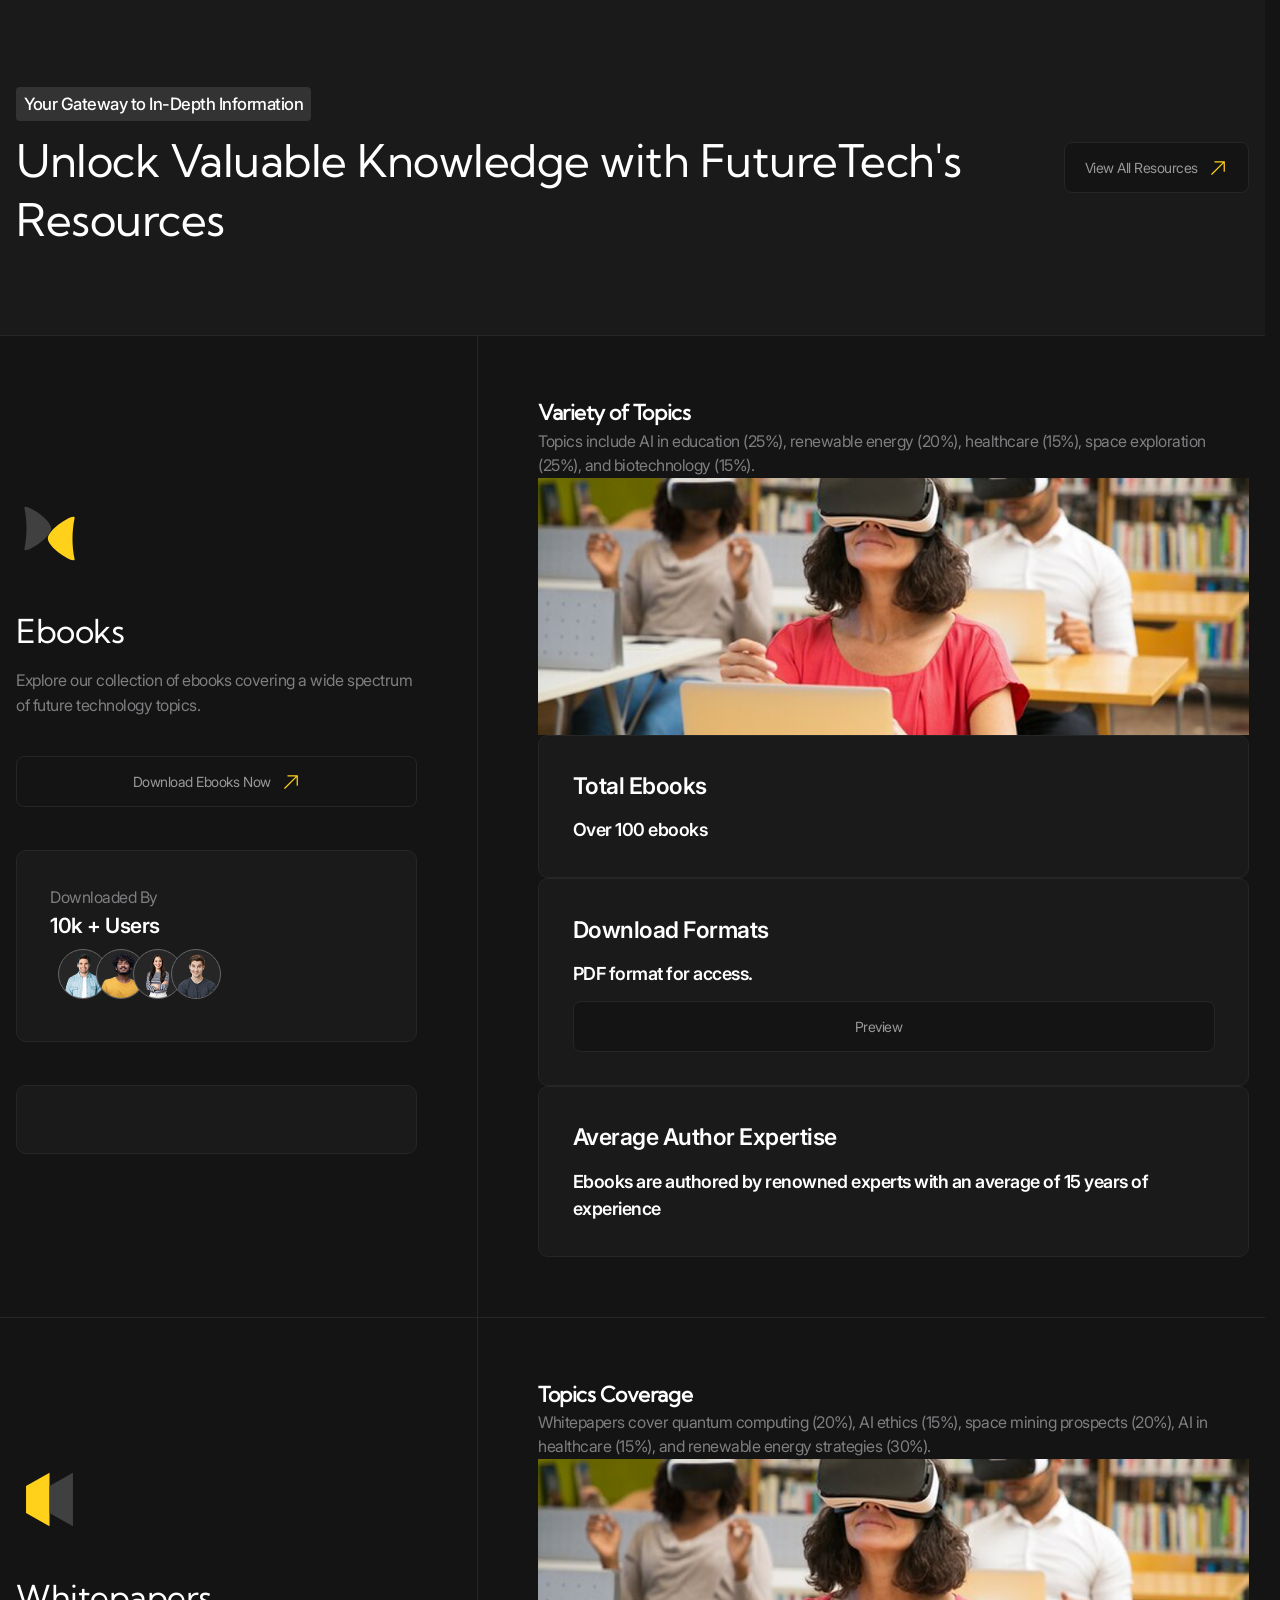
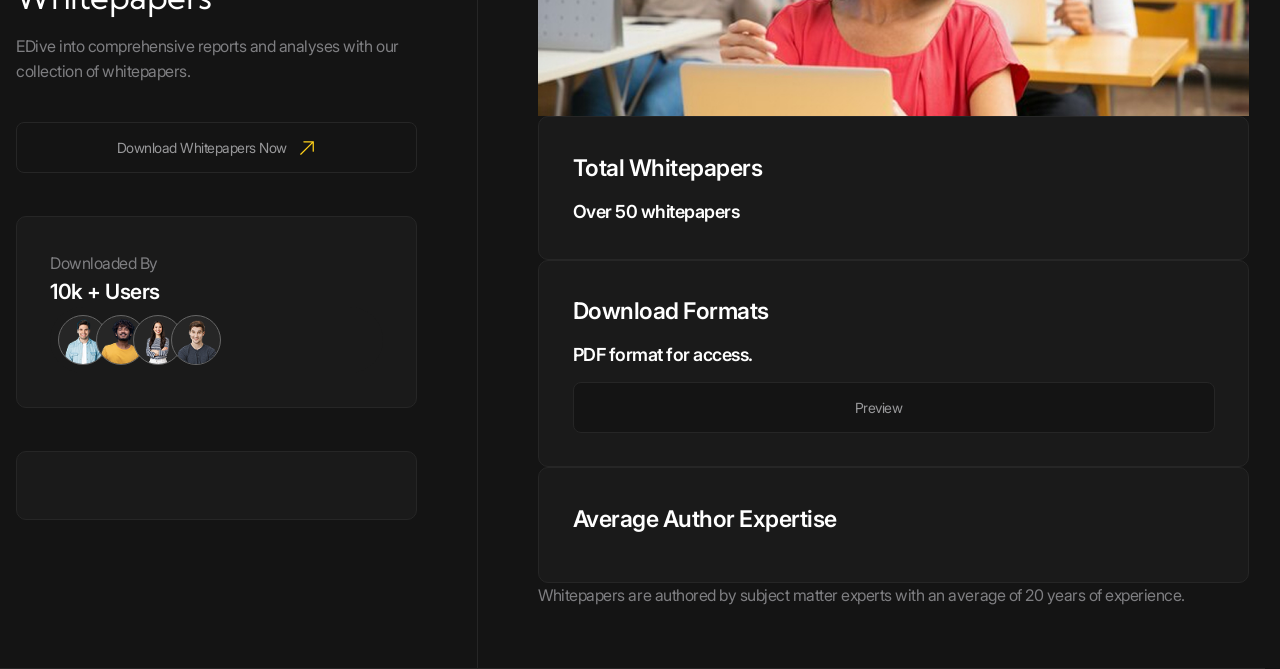
==== commit 49226dc5: "Resources section HTML" ====
--- a/index.html
+++ b/index.html
@@ -678,40 +678,171 @@
                                 alt="" 
                                 width="80" height="80" loading="lazy"
                                 >
-                                <div class="card__menu-info">
-                                    <h3 class="card__preview-title">Whitepapers</h3>
+                                <div class="card__preview-info">
+                                    <h3 class="card__preview-title">Ebooks</h3>
                                     <div class="card__preview-description">
-                                        <p>Dive into comprehensive reports and analyses with our collection of whitepapers.</p>
+                                        <p>Explore our collection of ebooks covering a wide spectrum of future technology topics.</p>
                                     </div>
                                 </div>
                                 <a href="/" class="card__preview-link button button--dark-gray">
-                                    <span class="icon icon--yellow-arrow"></span>
+                                    <span class="icon icon--yellow-arrow">Download Ebooks Now</span>
                                 </a>
+                               </div>
+                               <div class="card__preview-extra">
+                                <div class="download-info tile">
+                                    <div class="download-info__body">
+                                        <p class="download-info__title">Downloaded By</p>
+                                        <p class="download-info__subtitle h5">10k + Users</p>
+                                    </div>
+                                    <div class="download-info__team team">
+                                        <img 
+                        class="team__person"
+                        src="./images/team/1.png" 
+                        alt="" 
+                        width="50" height="50" loading="lazy">
+                        <img 
+                        class="team__person"
+                        src="./images/team/2.png" 
+                        alt="" 
+                        width="50" height="50" loading="lazy">
+                        <img 
+                        class="team__person"
+                        src="./images/team/3.png" 
+                        alt="" 
+                        width="50" height="50" loading="lazy">
+                        <img 
+                        class="team__person"
+                        src="./images/team/4.png" 
+                        alt="" 
+                        width="50" height="50" loading="lazy">
+                                    </div>
+                                </div>
                                </div>
                                 <div class="card__preview-extra">
                                   <div class="download-info tile"></div>  
                                 </div>
                             </div>
                             <div class="card__body">
-                                <div class="card__grid card__grid--2-cols">
-                                    <div class="card__cell tile">
-                                        <h4 class="card__cell-title h5">Quantity</h4>
-                                        <p class="card__cell-description">Over 1,000 articles on emerging tech trends and breakthroughs.</p>
-                                    </div>
-                                    <div class="card__cell tile">
-                                        <h4 class="card__cell-title h5">Variety</h4>
-                                        <p class="card__cell-description">Articles cover fields like AI, robotics, biotechnology, and more.</p>
-                                    </div>
-                                    <div class="card__cell tile">
-                                        <h4 class="card__cell-title h5">Frequency</h4>
-                                        <p class="card__cell-description">Fresh content added daily to keep you up to date.</p>
-                                    </div>
-                                    <div class="card__cell tile">
-                                        <h4 class="card__cell-title h5">Authoritative</h4>
-                                        <p class="card__cell-description">Written by our team of tech experts and industry professionals.</p>
-                                    </div>
-                                    
-                                </div>
+                                <div class="card__grid card__grid--2-cols-alt">
+                                 <div class="card__cell">
+                                    <h3 class="card__cell-title h5">Variety of Topics</h3>
+                                 </div>
+                                 <div class="card__cell">
+                                    <p class="card__cell-description">Topics include AI in education (25%), renewable energy (20%), healthcare (15%), space exploration (25%), and biotechnology (15%).</p>
+                                 </div>
+                                 <div class="card__cell card__cell--wide">
+                                    <img 
+                                    class="card__cell-image"
+                                    src="./images/resources/details-1.jpg"
+                                    alt="" 
+                                    width="917" height="332" loading="lazy"
+                                    >
+                                 </div>
+                                 <div class="card__cell tile">
+                                    <h4 class="card__cell-subtitle">Total Ebooks</h4>
+                                    <p class="card__cell-description h6">Over 100 ebooks</p>
+                                 </div>
+                                 <div class="card__cell tile">
+                                    <h4 class="card__cell-subtitle">Download Formats</h4>
+                                    <p class="card__cell-description h6">PDF format for access.</p>
+                                    <a href="/" class="card__cell-link button">
+                                        <span class="icon icon--yellow-eye">Preview</span>
+                                    </a>
+                                 </div>
+                                 <div class="card__cell tile card__cell--wide">
+                                    <h4 class="card__cell-subtitle">Average Author Expertise</h4>
+                                    <p class="card__cell-description h6">Ebooks are authored by renowned experts with an average of 15 years of experience</p>
+                                 </div>
+                                </div>
+                            </div>
+                        </div>
+                    </li>
+                    <li class="list__item">
+                         <div class="card container">
+                            <div class="card__preview">
+                               <div class="card__preview-main">
+                                <img 
+                                class="card__preview-icon"
+                                src="./images/resources/Icon-2.svg" 
+                                alt="" 
+                                width="80" height="80" loading="lazy"
+                                >
+                                <div class="card__preview-info">
+                                    <h3 class="card__preview-title">Whitepapers</h3>
+                                    <div class="card__preview-description">
+                                        <p>EDive into comprehensive reports and analyses with our collection of whitepapers. </p>
+                                    </div>
+                                </div>
+                                <a href="/" class="card__preview-link button button--dark-gray">
+                                    <span class="icon icon--yellow-arrow">Download Whitepapers Now</span>
+                                </a>
+                               </div>
+                               <div class="card__preview-extra">
+                                <div class="download-info tile">
+                                    <div class="download-info__body">
+                                        <p class="download-info__title">Downloaded By</p>
+                                        <p class="download-info__subtitle h5">10k + Users</p>
+                                    </div>
+                                    <div class="download-info__team team">
+                                        <img 
+                        class="team__person"
+                        src="./images/team/1.png" 
+                        alt="" 
+                        width="50" height="50" loading="lazy">
+                        <img 
+                        class="team__person"
+                        src="./images/team/2.png" 
+                        alt="" 
+                        width="50" height="50" loading="lazy">
+                        <img 
+                        class="team__person"
+                        src="./images/team/3.png" 
+                        alt="" 
+                        width="50" height="50" loading="lazy">
+                        <img 
+                        class="team__person"
+                        src="./images/team/4.png" 
+                        alt="" 
+                        width="50" height="50" loading="lazy">
+                                    </div>
+                                </div>
+                               </div>
+                                <div class="card__preview-extra">
+                                  <div class="download-info tile"></div>  
+                                </div>
+                            </div>
+                            <div class="card__body">
+                                <div class="card__grid card__grid--2-cols-alt">
+                                 <div class="card__cell">
+                                    <h3 class="card__cell-title h5">Topics Coverage</h3>
+                                 </div>
+                                 <div class="card__cell">
+                                    <p class="card__cell-description">Whitepapers cover quantum computing (20%), AI ethics (15%), space mining prospects (20%), AI in healthcare (15%), and renewable energy strategies (30%).</p>
+                                 </div>
+                                 <div class="card__cell card__cell--wide">
+                                    <img 
+                                    class="card__cell-image"
+                                    src="./images/resources/details-1.jpg"
+                                    alt="" 
+                                    width="917" height="332" loading="lazy"
+                                    >
+                                 </div>
+                                 <div class="card__cell tile">
+                                    <h4 class="card__cell-subtitle">Total Whitepapers</h4>
+                                    <p class="card__cell-description h6">Over 50 whitepapers</p>
+                                 </div>
+                                 <div class="card__cell tile">
+                                    <h4 class="card__cell-subtitle">Download Formats</h4>
+                                    <p class="card__cell-description h6">PDF format for access.</p>
+                                    <a href="/" class="card__cell-link button">
+                                        <span class="icon icon--yellow-eye">Preview</span>
+                                    </a>
+                                 </div>
+                                 <div class="card__cell tile card__cell--wide">
+                                    <h4 class="card__cell-subtitle">Average Author Expertise</h4>
+                                    <p class="card__cell-description h6"></p>
+                                 </div>
+                                </div>Whitepapers are authored by subject matter experts with an average of 20 years of experience.
                             </div>
                         </div>
                     </li>
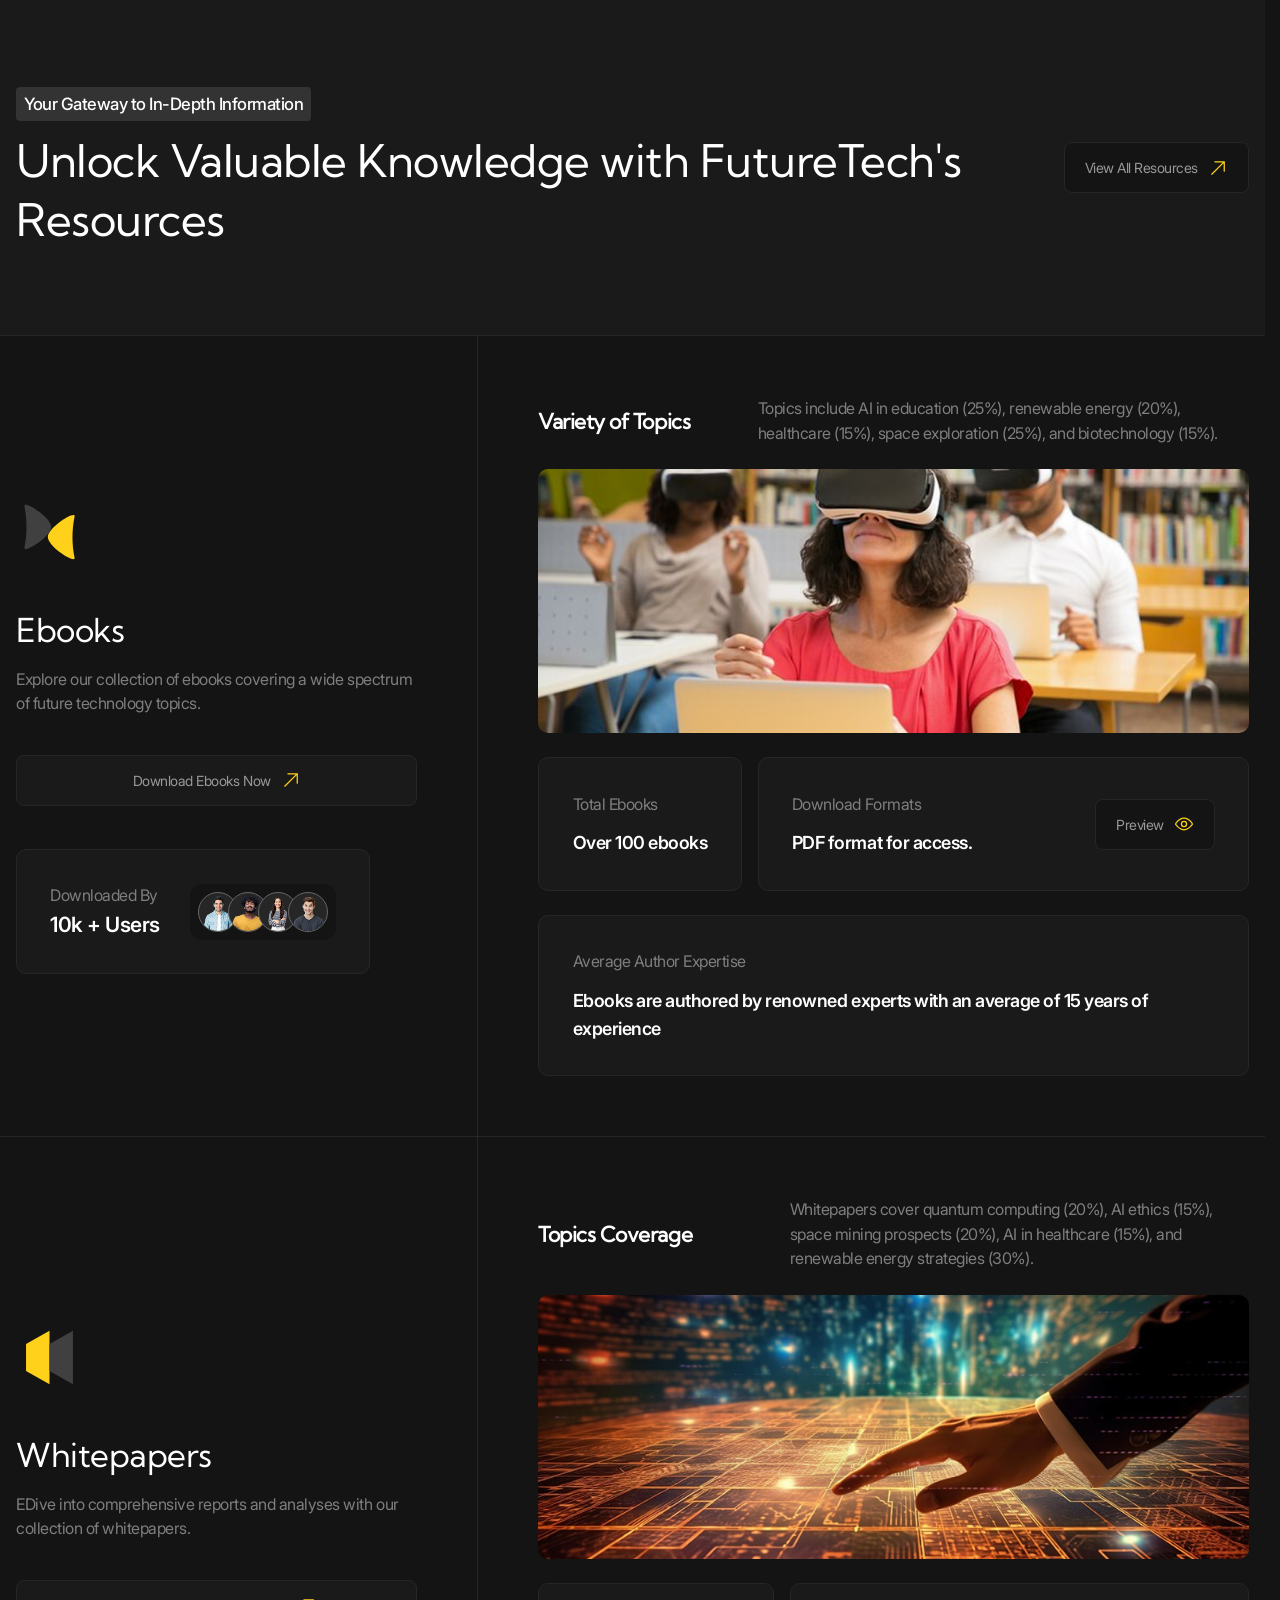
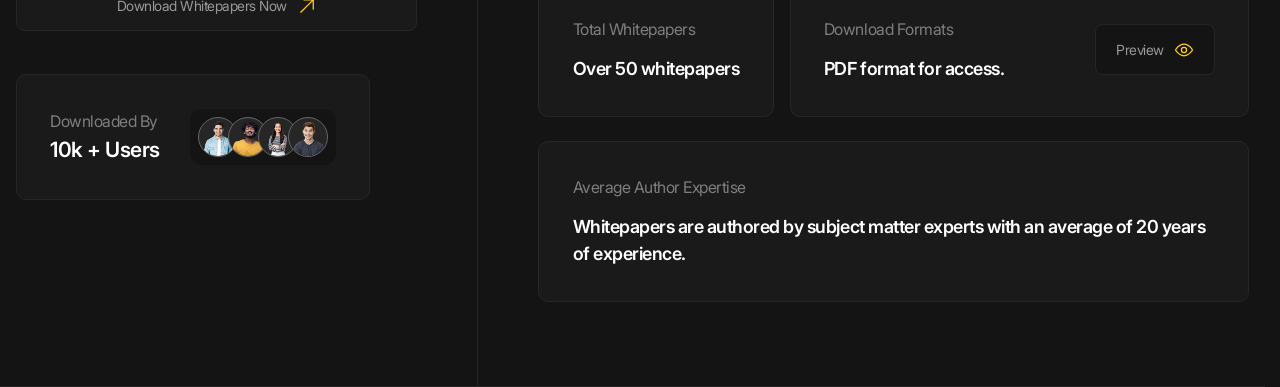
==== commit 0f4c3689: "Resources section final" ====
--- a/index.html
+++ b/index.html
@@ -695,7 +695,7 @@
                                         <p class="download-info__subtitle h5">10k + Users</p>
                                     </div>
                                     <div class="download-info__team team">
-                                        <img 
+                        <img 
                         class="team__person"
                         src="./images/team/1.png" 
                         alt="" 
@@ -718,9 +718,6 @@
                                     </div>
                                 </div>
                                </div>
-                                <div class="card__preview-extra">
-                                  <div class="download-info tile"></div>  
-                                </div>
                             </div>
                             <div class="card__body">
                                 <div class="card__grid card__grid--2-cols-alt">
@@ -784,7 +781,7 @@
                                         <p class="download-info__subtitle h5">10k + Users</p>
                                     </div>
                                     <div class="download-info__team team">
-                                        <img 
+                        <img 
                         class="team__person"
                         src="./images/team/1.png" 
                         alt="" 
@@ -807,42 +804,42 @@
                                     </div>
                                 </div>
                                </div>
-                                <div class="card__preview-extra">
-                                  <div class="download-info tile"></div>  
-                                </div>
-                            </div>
-                            <div class="card__body">
-                                <div class="card__grid card__grid--2-cols-alt">
-                                 <div class="card__cell">
-                                    <h3 class="card__cell-title h5">Topics Coverage</h3>
+                             </div>
+                             <div class="card__body">
+                                 <div class="card__grid card__grid--2-cols-alt">
+                                  <div class="card__cell">
+                                     <h3 class="card__cell-title h5">Topics Coverage</h3>
+                                  </div>
+                                  <div class="card__cell">
+                                     <p class="card__cell-description">Whitepapers cover quantum computing (20%), AI ethics (15%), space mining prospects (20%), AI in healthcare (15%), and renewable energy strategies (30%).</p>
+                                  </div>
+                                  <div class="card__cell card__cell--wide">
+                                     <img 
+                                     class="card__cell-image"
+                                     src="./images/resources/details-2.jpg"
+                                     alt="" 
+                                     width="917" height="332" loading="lazy"
+                                     >
+                                  </div>
+                                  <div class="card__cell tile">
+                                     <h4 class="card__cell-subtitle">Total Whitepapers</h4>
+                                     <p class="card__cell-description h6">Over 50 whitepapers</p>
+                                  </div>
+                                  <div class="card__cell tile">
+                                     <h4 class="card__cell-subtitle">Download Formats</h4>
+                                     <p class="card__cell-description h6">PDF format for access.</p>
+                                     <a href="/" class="card__cell-link button">
+                                         <span class="icon icon--yellow-eye">Preview</span>
+                                     </a>
+                                  </div>
+                                  <div class="card__cell tile card__cell--wide">
+                                     <h4 class="card__cell-subtitle">Average Author Expertise</h4>
+                                     <p class="card__cell-description h6">Whitepapers are authored by subject matter experts with an average of 20 years of experience.
+                             </div>
+                            </p>
+                                  </div>
                                  </div>
-                                 <div class="card__cell">
-                                    <p class="card__cell-description">Whitepapers cover quantum computing (20%), AI ethics (15%), space mining prospects (20%), AI in healthcare (15%), and renewable energy strategies (30%).</p>
-                                 </div>
-                                 <div class="card__cell card__cell--wide">
-                                    <img 
-                                    class="card__cell-image"
-                                    src="./images/resources/details-1.jpg"
-                                    alt="" 
-                                    width="917" height="332" loading="lazy"
-                                    >
-                                 </div>
-                                 <div class="card__cell tile">
-                                    <h4 class="card__cell-subtitle">Total Whitepapers</h4>
-                                    <p class="card__cell-description h6">Over 50 whitepapers</p>
-                                 </div>
-                                 <div class="card__cell tile">
-                                    <h4 class="card__cell-subtitle">Download Formats</h4>
-                                    <p class="card__cell-description h6">PDF format for access.</p>
-                                    <a href="/" class="card__cell-link button">
-                                        <span class="icon icon--yellow-eye">Preview</span>
-                                    </a>
-                                 </div>
-                                 <div class="card__cell tile card__cell--wide">
-                                    <h4 class="card__cell-subtitle">Average Author Expertise</h4>
-                                    <p class="card__cell-description h6"></p>
-                                 </div>
-                                </div>Whitepapers are authored by subject matter experts with an average of 20 years of experience.
+                             </div>
                             </div>
                         </div>
                     </li>
--- a/styles/main.css
+++ b/styles/main.css
@@ -445,6 +445,9 @@
 .icon--yellow-arrow::after {
   background-image: url("../../icons/arrow-top-right_yellow.svg");
 }
+.icon--yellow-eye::after {
+  background-image: url("../../icons/eye_yellow.svg");
+}
 
 .logo {
   max-width: clamp(7.875rem, 7.0306372549rem + 3.4640522876vw, 11.1875rem);
@@ -489,6 +492,9 @@
   border-color: var(--color-accent);
   border-radius: 0.5rem;
 }
+.button--dark-gray {
+  background-color: var(--color-dark-10);
+}
 
 .burger-button {
   width: 2.125rem;
@@ -1140,6 +1146,11 @@
   display: grid;
   row-gap: clamp(1.5rem, 1.0857843137rem + 1.6993464052vw, 3.125rem);
 }
+@media (width <= 63.99875rem) {
+  .card__preview-main {
+    justify-content: start;
+  }
+}
 .card__preview-icon {
   width: clamp(3.125rem, 2.6470588235rem + 1.9607843137vw, 5rem);
 }
@@ -1152,7 +1163,7 @@
 }
 @media (width <= 63.99875rem) {
   .card__body {
-    padding: 1.875rem 1rem;
+    padding: 1.875rem 0;
   }
 }
 .card__grid {
@@ -1167,11 +1178,55 @@
     grid-template-columns: 1fr;
   }
 }
+.card__grid--2-cols-alt {
+  gap: 1.875rem 1.25rem;
+}
+@media (width <= 90.06125rem) {
+  .card__grid--2-cols-alt {
+    gap: 1.5rem 1rem;
+  }
+}
+@media (width > 47.99875rem) {
+  .card__grid--2-cols-alt {
+    grid-template-columns: auto 1fr;
+  }
+}
 .card__cell {
   display: flex;
   flex-direction: column;
   justify-content: start;
   row-gap: clamp(0.25rem, -0.0049019608rem + 1.045751634vw, 1.25rem);
+}
+.card__cell:has(> *:only-child) {
+  justify-content: center;
+}
+.card__cell:has(.card__cell-link) {
+  display: grid;
+  grid-template-columns: 1fr auto;
+  grid-template-areas: "other link" "other link";
+  align-items: center;
+  column-gap: 1.25rem;
+}
+.card__cell--wide {
+  grid-column: -1/1;
+}
+.card__cell-image {
+  width: 100%;
+  height: clamp(10.5625rem, 7.9656862745rem + 10.6535947712vw, 20.75rem);
+  object-fit: cover;
+  border-radius: 0.75rem;
+}
+@media (width <= 90.06125rem) {
+  .card__cell-image {
+    border-radius: 0.625rem;
+  }
+}
+.card__cell-subtitle {
+  font: inherit;
+  color: inherit;
+}
+.card__cell-link {
+  grid-area: link;
 }
 
 .tabs__header {
@@ -1364,6 +1419,28 @@
   }
 }
 
+.download-info {
+  display: inline-grid;
+  grid-template-columns: 1fr auto;
+  align-items: center;
+  column-gap: 3.125rem;
+}
+@media (width <= 90.06125rem) {
+  .download-info {
+    column-gap: 1.875rem;
+  }
+}
+.download-info__team {
+  --personImageSize: 3.125rem;
+  background-color: var(--color-dark);
+  border-radius: 0.75rem;
+}
+@media (width <= 90.06125rem) {
+  .download-info__team {
+    --personImageSize: 2.5rem;
+  }
+}
+
 .header,
 main > *:not(:last-child),
 .footer {
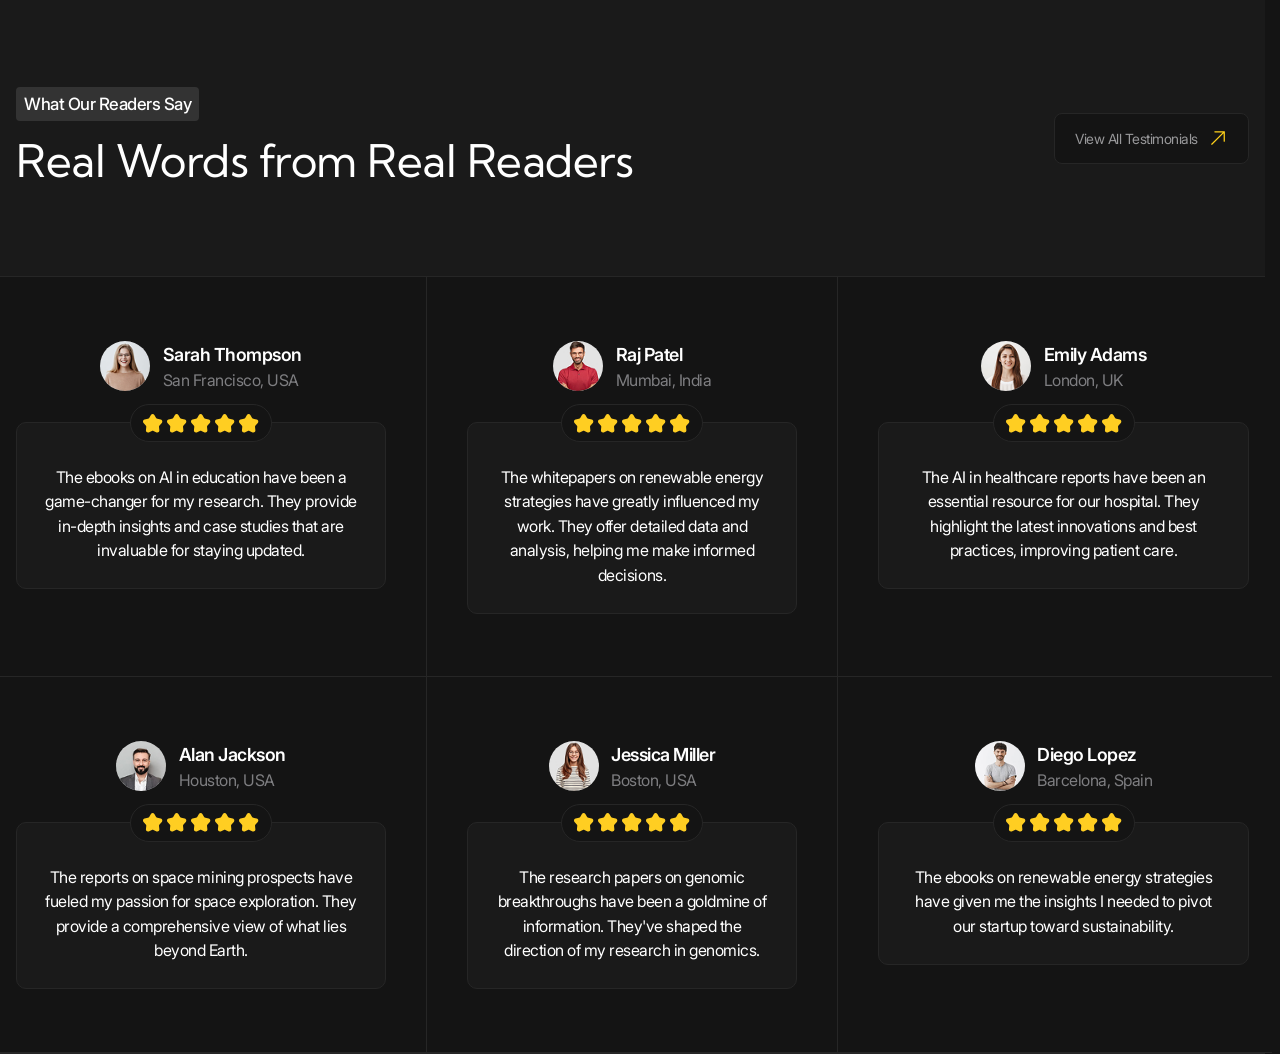
==== commit f2b8f243: "Reviews section" ====
--- a/index.html
+++ b/index.html
@@ -846,6 +846,218 @@
                 </ul>
             </div>
         </section>   
+
+        <section class="section" aria-labelledby="reviews-title">
+      <header class="section__header">
+        <div class="section__header-inner container">
+          <div class="section__header-info">
+            <p class="section__subtitle tag">What Our Readers Say</p>
+            <h2 class="section__title" id="reviews-title">Real Words from Real Readers</h2>
+          </div>
+          <div class="section__actions">
+            <a class="section__link button" href="/">
+              <span class="icon icon--yellow-arrow">View All Testimonials</span>
+            </a>
+          </div>
+        </div>
+      </header>
+      <div class="section__body">
+        <ul class="bordered-grid bordered-grid--3-cols container">
+          <li class="bordered-grid__item">
+            <div class="review-card">
+              <div class="review-card__author person-card">
+                <img
+                  class="person-card__image"
+                  src="./images/reviews/1.jpg"
+                  alt=""
+                  width="60" height="60" loading="lazy"
+                />
+                <div class="person-card__body">
+                  <p class="person-card__name">Sarah Thompson</p>
+                  <p class="person-card__department">San Francisco, USA</p>
+                </div>
+              </div>
+              <div class="review-card__body tile">
+                <div
+                  class="review-card__rating-view rating-view"
+                  aria-label="Rating 5 star"
+                  title="Rating 5 star"
+                >
+                  <div class="rating-view__star is-active"></div>
+                  <div class="rating-view__star is-active"></div>
+                  <div class="rating-view__star is-active"></div>
+                  <div class="rating-view__star is-active"></div>
+                  <div class="rating-view__star is-active"></div>
+                </div>
+                <blockquote class="review-card__description">
+                  <p>The ebooks on AI in education have been a game-changer for my research. They provide in-depth insights and case studies that are invaluable for staying updated.</p>
+                </blockquote>
+              </div>
+            </div>
+          </li>
+          <li class="bordered-grid__item">
+            <div class="review-card">
+              <div class="review-card__author person-card">
+                <img
+                  class="person-card__image"
+                  src="./images/reviews/2.jpg"
+                  alt=""
+                  width="60" height="60" loading="lazy"
+                />
+                <div class="person-card__body">
+                  <p class="person-card__name">Raj Patel</p>
+                  <p class="person-card__department">Mumbai, India</p>
+                </div>
+              </div>
+              <div class="review-card__body tile">
+                <div
+                  class="review-card__rating-view rating-view"
+                  aria-label="Rating 5 star"
+                  title="Rating 5 star"
+                >
+                  <div class="rating-view__star is-active"></div>
+                  <div class="rating-view__star is-active"></div>
+                  <div class="rating-view__star is-active"></div>
+                  <div class="rating-view__star is-active"></div>
+                  <div class="rating-view__star is-active"></div>
+                </div>
+                <blockquote class="review-card__description">
+                  <p>The whitepapers on renewable energy strategies have greatly influenced my work. They offer detailed data and analysis, helping me make informed decisions.</p>
+                </blockquote>
+              </div>
+            </div>
+          </li>
+          <li class="bordered-grid__item">
+            <div class="review-card">
+              <div class="review-card__author person-card">
+                <img
+                  class="person-card__image"
+                  src="./images/reviews/3.jpg"
+                  alt=""
+                  width="60" height="60" loading="lazy"
+                />
+                <div class="person-card__body">
+                  <p class="person-card__name">Emily Adams</p>
+                  <p class="person-card__department">London, UK</p>
+                </div>
+              </div>
+              <div class="review-card__body tile">
+                <div
+                  class="review-card__rating-view rating-view"
+                  aria-label="Rating 5 star"
+                  title="Rating 5 star"
+                >
+                  <div class="rating-view__star is-active"></div>
+                  <div class="rating-view__star is-active"></div>
+                  <div class="rating-view__star is-active"></div>
+                  <div class="rating-view__star is-active"></div>
+                  <div class="rating-view__star is-active"></div>
+                </div>
+                <blockquote class="review-card__description">
+                  <p>The AI in healthcare reports have been an essential resource for our hospital. They highlight the latest innovations and best practices, improving patient care.</p>
+                </blockquote>
+              </div>
+            </div>
+          </li>
+          <li class="bordered-grid__item">
+            <div class="review-card">
+              <div class="review-card__author person-card">
+                <img
+                  class="person-card__image"
+                  src="./images/reviews/4.jpg"
+                  alt=""
+                  width="60" height="60" loading="lazy"
+                />
+                <div class="person-card__body">
+                  <p class="person-card__name">Alan Jackson</p>
+                  <p class="person-card__department">Houston, USA</p>
+                </div>
+              </div>
+              <div class="review-card__body tile">
+                <div
+                  class="review-card__rating-view rating-view"
+                  aria-label="Rating 5 star"
+                  title="Rating 5 star"
+                >
+                  <div class="rating-view__star is-active"></div>
+                  <div class="rating-view__star is-active"></div>
+                  <div class="rating-view__star is-active"></div>
+                  <div class="rating-view__star is-active"></div>
+                  <div class="rating-view__star is-active"></div>
+                </div>
+                <blockquote class="review-card__description">
+                  <p>The reports on space mining prospects have fueled my passion for space exploration. They provide a comprehensive view of what lies beyond Earth.</p>
+                </blockquote>
+              </div>
+            </div>
+          </li>
+          <li class="bordered-grid__item">
+            <div class="review-card">
+              <div class="review-card__author person-card">
+                <img
+                  class="person-card__image"
+                  src="./images/reviews/5.jpg"
+                  alt=""
+                  width="60" height="60" loading="lazy"
+                />
+                <div class="person-card__body">
+                  <p class="person-card__name">Jessica Miller</p>
+                  <p class="person-card__department">Boston, USA</p>
+                </div>
+              </div>
+              <div class="review-card__body tile">
+                <div
+                  class="review-card__rating-view rating-view"
+                  aria-label="Rating 5 star"
+                  title="Rating 5 star"
+                >
+                  <div class="rating-view__star is-active"></div>
+                  <div class="rating-view__star is-active"></div>
+                  <div class="rating-view__star is-active"></div>
+                  <div class="rating-view__star is-active"></div>
+                  <div class="rating-view__star is-active"></div>
+                </div>
+                <blockquote class="review-card__description">
+                  <p>The research papers on genomic breakthroughs have been a goldmine of information. They've shaped the direction of my research in genomics.</p>
+                </blockquote>
+              </div>
+            </div>
+          </li>
+          <li class="bordered-grid__item">
+            <div class="review-card">
+              <div class="review-card__author person-card">
+                <img
+                  class="person-card__image"
+                  src="./images/reviews/6.jpg"
+                  alt=""
+                  width="60" height="60" loading="lazy"
+                />
+                <div class="person-card__body">
+                  <p class="person-card__name">Diego Lopez</p>
+                  <p class="person-card__department">Barcelona, Spain</p>
+                </div>
+              </div>
+              <div class="review-card__body tile">
+                <div
+                  class="review-card__rating-view rating-view"
+                  aria-label="Rating 5 star"
+                  title="Rating 5 star"
+                >
+                  <div class="rating-view__star is-active"></div>
+                  <div class="rating-view__star is-active"></div>
+                  <div class="rating-view__star is-active"></div>
+                  <div class="rating-view__star is-active"></div>
+                  <div class="rating-view__star is-active"></div>
+                </div>
+                <blockquote class="review-card__description">
+                  <p>The ebooks on renewable energy strategies have given me the insights I needed to pivot our startup toward sustainability.</p>
+                </blockquote>
+              </div>
+            </div>
+          </li>
+        </ul>
+      </div>
+    </section>
     </main>
 
     <footer class="footer">
--- a/styles/main.css
+++ b/styles/main.css
@@ -1292,19 +1292,20 @@
 }
 
 .person-card {
+  --imageSize: 5rem;
   display: flex;
   align-items: center;
   column-gap: clamp(0.5rem, 0.3725490196rem + 0.522875817vw, 1rem);
 }
+@media (width <= 90.06125rem) {
+  .person-card {
+    --imageSize: 3.75rem;
+  }
+}
 .person-card__image {
-  width: 5rem;
+  width: var(--imageSize);
   background-color: var(--color-dark-15);
   border-radius: 50%;
-}
-@media (width <= 90.06125rem) {
-  .person-card__image {
-    width: 3.75rem;
-  }
 }
 .person-card__body {
   display: grid;
@@ -1441,6 +1442,128 @@
   }
 }
 
+.bordered-grid {
+  --columns: 1;
+  --itemPaddingY: clamp(2.5rem, 1.862745098rem + 2.614379085vw, 5rem);
+  display: grid;
+  grid-template-columns: repeat(var(--columns), 1fr);
+}
+.bordered-grid--2-cols {
+  --columns: 2;
+}
+.bordered-grid--3-cols {
+  --columns: 3;
+  --itemPaddingX: 3.125rem;
+}
+@media (width <= 90.06125rem) {
+  .bordered-grid--3-cols {
+    --itemPaddingX: 2.5rem;
+  }
+}
+@media (width > 63.99875rem) {
+  .bordered-grid--3-cols .bordered-grid__item {
+    /**  Элементы в 1-й и 2-й колонке */
+    /** Элементы во 2-й колонке*/
+    /** Элементы во 2-й и 3-й колонке*/
+  }
+  .bordered-grid--3-cols .bordered-grid__item:nth-child(3n-2), .bordered-grid--3-cols .bordered-grid__item:nth-child(3n-1) {
+    padding-right: var(--itemPaddingX);
+    border-right: var(--border);
+  }
+  .bordered-grid--3-cols .bordered-grid__item:nth-child(3n-1) {
+    position: relative;
+  }
+  .bordered-grid--3-cols .bordered-grid__item:nth-child(3n-1)::before {
+    position: absolute;
+    left: 50%;
+    translate: -50%;
+    content: "";
+    bottom: 0;
+    width: 100vw;
+    height: 0.0625rem;
+    background-color: var(--color-dark-15);
+  }
+  .bordered-grid--3-cols .bordered-grid__item:nth-child(3n-1), .bordered-grid--3-cols .bordered-grid__item:nth-child(3n) {
+    padding-left: var(--itemPaddingX);
+  }
+}
+@media (width <= 63.99875rem) {
+  .bordered-grid--3-cols {
+    --columns: 1;
+  }
+  .bordered-grid--3-cols .bordered-grid__item:not(:last-child) {
+    border-bottom: var(--border);
+  }
+}
+.bordered-grid__item {
+  padding-block: var(--itemPaddingY);
+}
+
+.rating-view {
+  display: inline-flex;
+  column-gap: 0.4375rem;
+  background-color: var(--color-dark);
+  padding: 0.625rem 1rem;
+  border: var(--border);
+  border-radius: 6.25rem;
+}
+@media (width <= 90.06125rem) {
+  .rating-view {
+    column-gap: 0.25rem;
+    padding: 0.5rem 0.75rem;
+  }
+}
+.rating-view__star {
+  --size: 1.5rem;
+  width: var(--size);
+  height: var(--size);
+  background: url("../../icons/star_grey.svg") center/contain no-repeat;
+}
+.rating-view__star.is-active {
+  background: url(../../icons/star_yellow.svg) center/contain no-repeat;
+}
+@media (width <= 90.06125rem) {
+  .rating-view__star {
+    --size: 1.25rem;
+  }
+}
+
+.review-card {
+  display: flex;
+  flex-direction: column;
+  align-items: center;
+  row-gap: 2.5rem;
+  max-width: 31.25rem;
+  margin-inline: auto;
+}
+@media (width <= 90.06125rem) {
+  .review-card {
+    row-gap: 1.875rem;
+  }
+}
+.review-card__author {
+  --imageSize: 3.75rem;
+}
+@media (width <= 90.06125rem) {
+  .review-card__author {
+    --imageSize: 3.125rem;
+  }
+}
+.review-card__body {
+  position: relative;
+  padding: clamp(1.25rem, 1.0906862745rem + 0.6535947712vw, 1.875rem);
+  padding-top: clamp(1.875rem, 1.556372549rem + 1.3071895425vw, 3.125rem);
+  color: var(--color-light);
+  text-align: center;
+}
+.review-card__rating-view {
+  position: absolute;
+  top: 50%;
+  left: 50%;
+  translate: -50% -50%;
+  top: 0;
+}
+
 .header,
 main > *:not(:last-child),
 .footer {
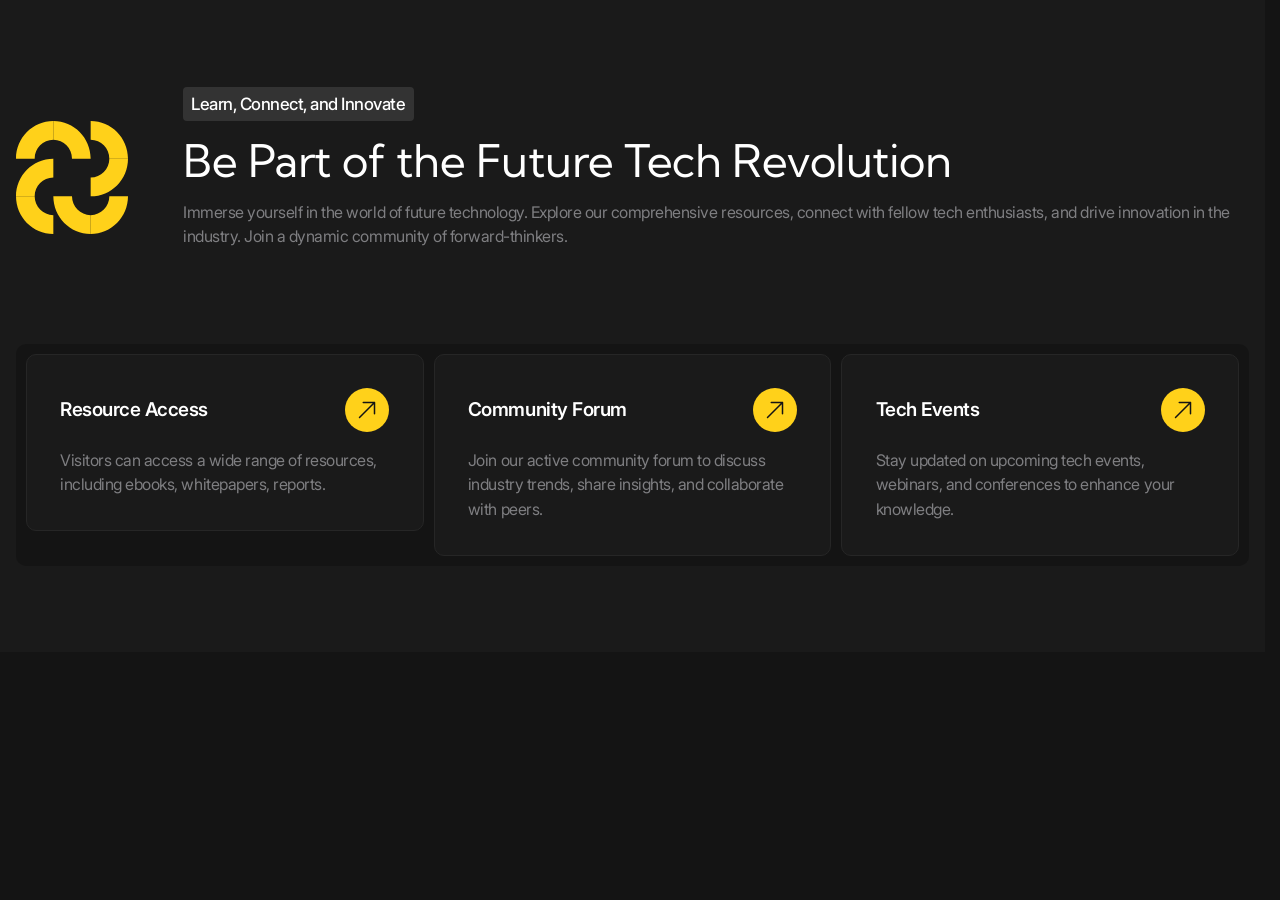
==== commit 61c8524b: "about section" ====
--- a/index.html
+++ b/index.html
@@ -131,7 +131,7 @@
                             alt="" 
                             width="50" height="50" loading="lazy"
                             >
-                            <a href="/" class="advantage-card__link">
+                            <a href="/" class="advantage-card__link circle-icon">
                                <h3 class="advantage-card__title h6">Latest News Updates</h3>
                                <p class="advantage-card__subtitle">Stay Current</p> 
                             </a>
@@ -146,7 +146,7 @@
                             alt="" 
                             width="50" height="50" loading="lazy"
                             >
-                            <a href="/" class="advantage-card__link">
+                            <a href="/" class="advantage-card__link circle-icon">
                                <h3 class="advantage-card__title h6">Expert Contributors</h3>
                                <p class="advantage-card__subtitle">Trusted Insights</p> 
                             </a>
@@ -161,7 +161,7 @@
                             alt="" 
                             width="50" height="50" loading="lazy"
                             >
-                            <a href="/" class="advantage-card__link">
+                            <a href="/" class="advantage-card__link circle-icon">
                                <h3 class="advantage-card__title h6">Global Readership</h3>
                                <p class="advantage-card__subtitle">Worldwide Impact</p> 
                             </a>
@@ -1058,6 +1058,53 @@
         </ul>
       </div>
     </section>
+
+    <section class="about" aria-labelledby="about-title">
+        <div class="about__inner container">
+            <header class="about__header">
+                <img 
+                class="about__icon"
+                src="./images/about/logo.svg" 
+                alt=""
+                width="150" height="150" loading="lazy" 
+                >
+                <div class="about__info">
+
+                    <p class="about__subtitle tag">Learn, Connect, and Innovate</p>
+                    <h2 class="about__title" id="about-title">Be Part of the Future Tech Revolution</h2>
+                    <div class="about__description">
+                        <p>Immerse yourself in the world of future technology. Explore our comprehensive resources, connect with fellow tech enthusiasts, and drive innovation in the industry. Join a dynamic community of forward-thinkers.</p>
+                    </div>
+                </div>
+            </header>
+            <ul class="about__list">
+                <li class="about__item">
+                    <a href="" class="about-card tile">
+                        <h3 class="about-card__title circle-icon">Resource Access</h3>
+                        <div class="about-card__description">
+                            <p>Visitors can access a wide range of resources, including ebooks, whitepapers, reports.</p>
+                        </div>
+                    </a>
+                </li>
+                <li class="about__item">
+                    <a href="" class="about-card tile">
+                        <h3 class="about-card__title circle-icon">Community Forum</h3>
+                        <div class="about-card__description">
+                            <p>Join our active community forum to discuss industry trends, share insights, and collaborate with peers.</p>
+                        </div>
+                    </a>
+                </li>
+                <li class="about__item">
+                    <a href="" class="about-card tile">
+                        <h3 class="about-card__title circle-icon">Tech Events</h3>
+                        <div class="about-card__description">
+                            <p>Stay updated on upcoming tech events, webinars, and conferences to enhance your knowledge.</p>
+                        </div>
+                    </a>
+                </li>
+            </ul>
+        </div>   
+    </section>
     </main>
 
     <footer class="footer">
--- a/styles/main.css
+++ b/styles/main.css
@@ -308,6 +308,36 @@
   left: 100%;
 }
 
+.circle-icon {
+  --circleSize: 3.25rem;
+  --circleMarginLeft: 1.25rem;
+  position: relative;
+  min-height: var(--circleSize);
+  padding-right: calc(var(--circleSize) + var(--circleMarginLeft));
+}
+@media (width <= 90.06125rem) {
+  .circle-icon {
+    --circleSize: 2.75rem;
+    --circleMarginLeft: 0.875rem;
+  }
+}
+@media (width <= 47.99875rem) {
+  .circle-icon {
+    --circleSize: 2.5rem;
+  }
+}
+.circle-icon::after {
+  width: var(--circleSize);
+  height: var(--circleSize);
+  position: absolute;
+  top: 50%;
+  translate: 0 -50%;
+  content: "";
+  right: 0;
+  background: url("../../icons/arrow-top-right_black.svg") center no-repeat var(--color-accent);
+  border-radius: 50%;
+}
+
 html.is-lock {
   overflow: hidden;
 }
@@ -883,34 +913,12 @@
   }
 }
 .advantage-card__link {
-  --circleSize: 3.25rem;
-  --circleMarginLeft: 1.25rem;
-  position: relative;
   display: grid;
   row-gap: 0.25rem;
-  padding-right: calc(var(--circleSize) + var(--circleMarginLeft));
 }
 @media (width <= 90.06125rem) {
   .advantage-card__link {
-    --circleSize: 2.75rem;
-    --circleMarginLeft: 0.875rem;
     row-gap: 0.125rem;
-  }
-}
-.advantage-card__link::after {
-  width: var(--circleSize);
-  height: var(--circleSize);
-  position: absolute;
-  top: 50%;
-  translate: 0 -50%;
-  content: "";
-  right: 0;
-  background: url("../../icons/arrow-top-right_black.svg") center no-repeat var(--color-accent);
-  border-radius: 50%;
-}
-@media (width <= 47.99875rem) {
-  .advantage-card__link {
-    --circleSize: 2.5rem;
   }
 }
 .advantage-card__details {
@@ -1564,6 +1572,102 @@
   top: 0;
 }
 
+.about-card {
+  display: flex;
+  flex-direction: column;
+  row-gap: clamp(0.625rem, 0.4656862745rem + 0.6535947712vw, 1.25rem);
+}
+.about-card__title {
+  font-size: clamp(1rem, 0.9044117647rem + 0.3921568627vw, 1.375rem);
+  display: flex;
+  align-items: center;
+  font-family: var(--font-family-base);
+  font-weight: 600;
+}
+
+.about {
+  padding-block: clamp(2.5rem, 1.2254901961rem + 5.2287581699vw, 7.5rem);
+  background-color: var(--color-dark-10);
+}
+.about__inner {
+  display: grid;
+  row-gap: clamp(2.5rem, 1.5441176471rem + 3.9215686275vw, 6.25rem);
+}
+.about__header {
+  display: grid;
+  grid-template-columns: auto 1fr;
+  grid-template-areas: "icon info" "icon description";
+  align-items: center;
+  gap: 1.875rem clamp(1.25rem, 0.2941176471rem + 3.9215686275vw, 5rem);
+}
+@media (width <= 90.06125rem) {
+  .about__header {
+    row-gap: 1.25rem;
+  }
+}
+@media (width <= 47.99875rem) {
+  .about__header {
+    grid-template-areas: "icon subtitle" "title title" "description description";
+    row-gap: 0.25rem;
+  }
+}
+.about__icon {
+  grid-area: icon;
+  width: clamp(3.75rem, 2.3161764706rem + 5.8823529412vw, 9.375rem);
+}
+.about__info {
+  display: grid;
+  row-gap: 1rem;
+}
+@media (width <= 90.06125rem) {
+  .about__info {
+    row-gap: 0.625rem;
+  }
+}
+@media (width <= 47.99875rem) {
+  .about__info {
+    display: contents;
+  }
+}
+.about__subtitle {
+  justify-self: start;
+}
+@media (width <= 47.99875rem) {
+  .about__subtitle {
+    grid-area: subtitle;
+  }
+}
+@media (width <= 47.99875rem) {
+  .about__title {
+    grid-area: title;
+    margin-top: 1.25rem;
+  }
+}
+@media (width <= 47.99875rem) {
+  .about__description {
+    grid-area: description;
+  }
+}
+.about__list {
+  display: grid;
+  gap: 1.25rem;
+  padding: 1.25rem;
+  background-color: var(--color-dark);
+  border-radius: 0.75rem;
+}
+@media (width <= 90.06125rem) {
+  .about__list {
+    gap: 0.625rem;
+    padding: 0.625rem;
+    border-radius: 0.625rem;
+  }
+}
+@media (width > 47.99875rem) {
+  .about__list {
+    grid-template-columns: repeat(3, 1fr);
+  }
+}
+
 .header,
 main > *:not(:last-child),
 .footer {
